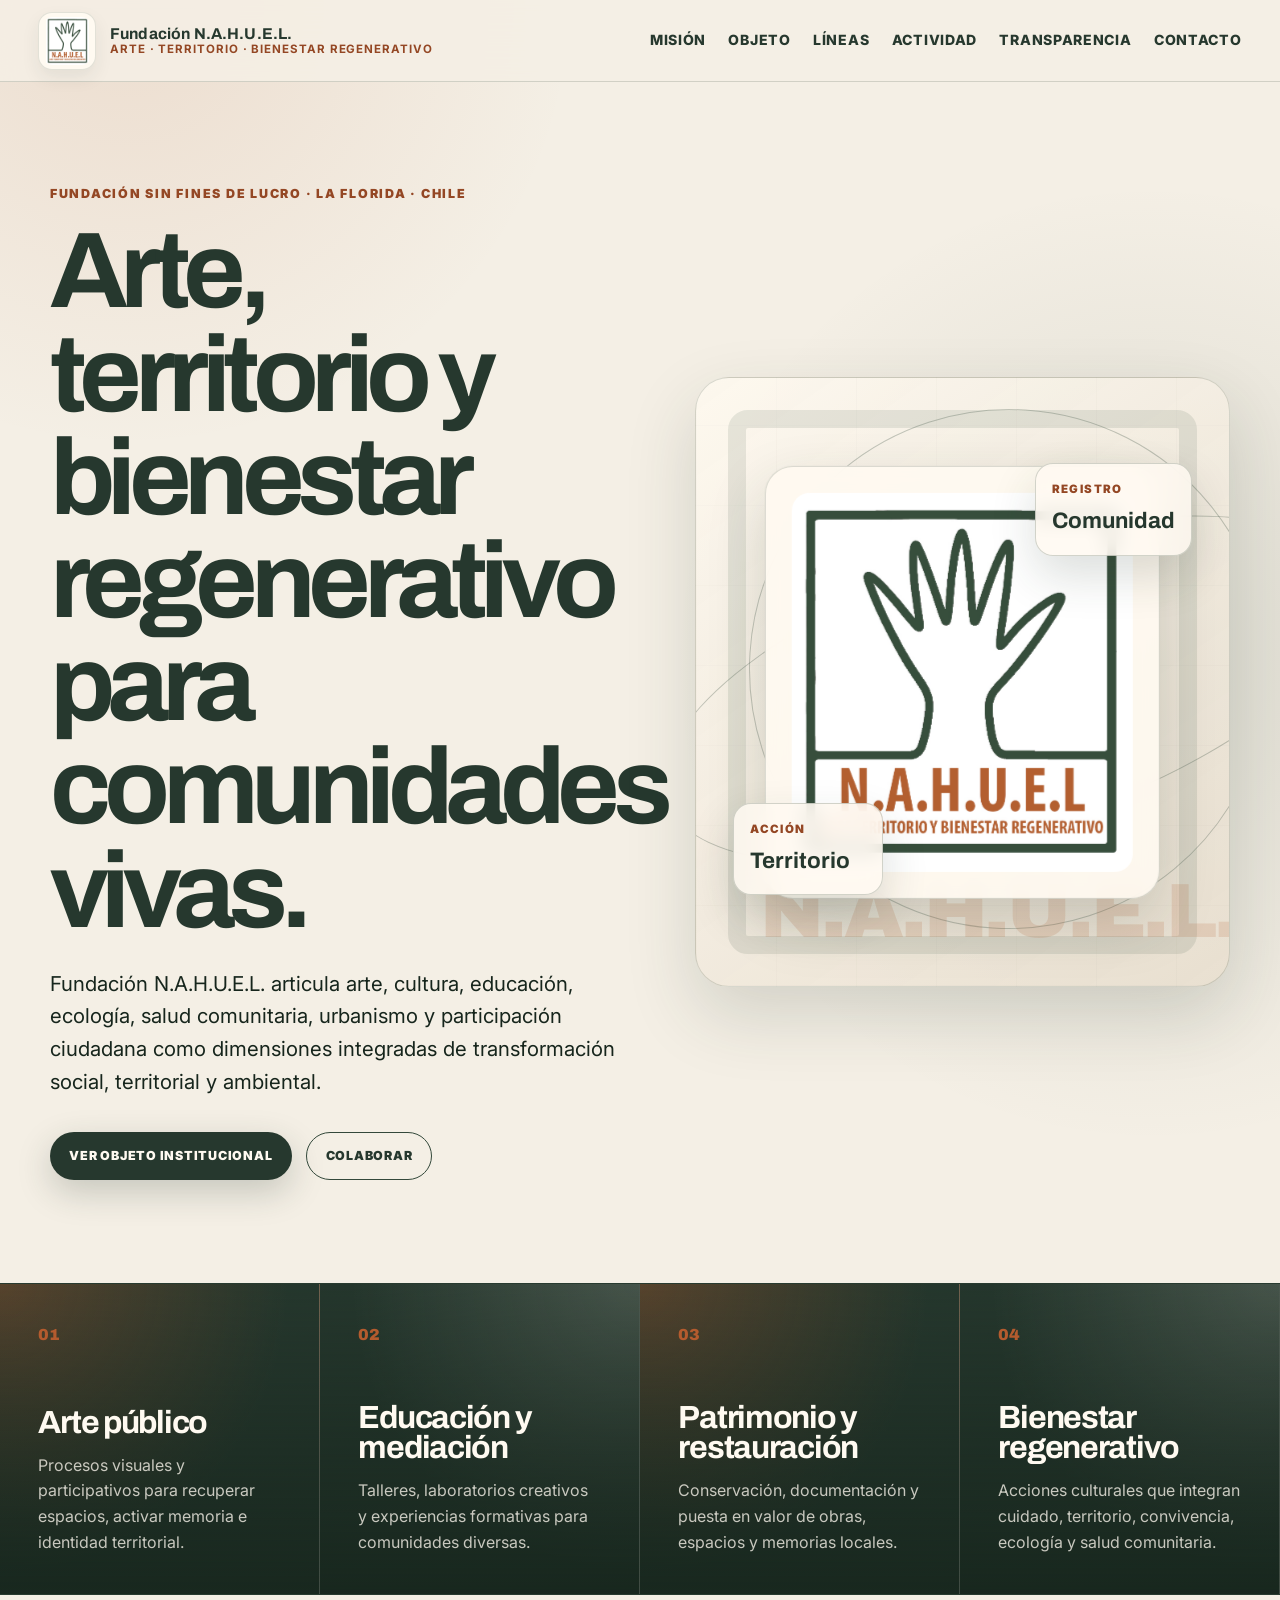
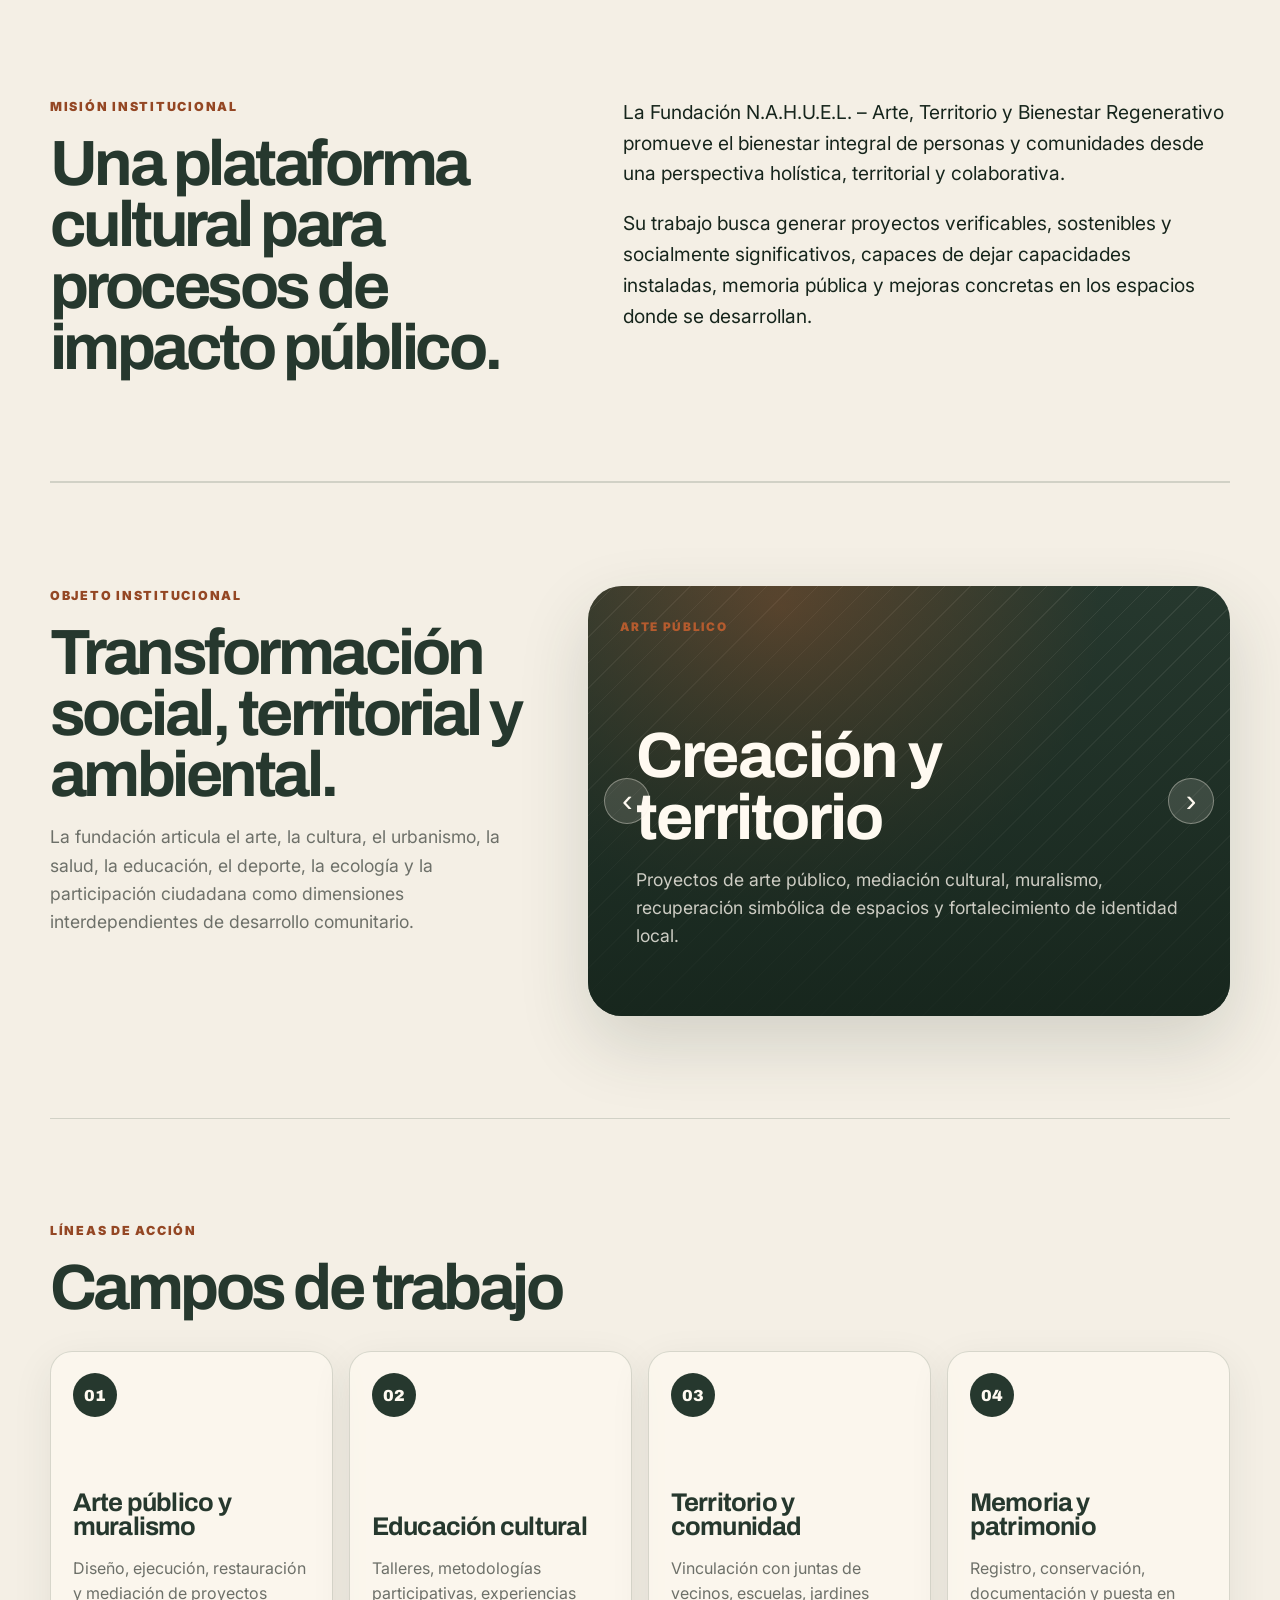
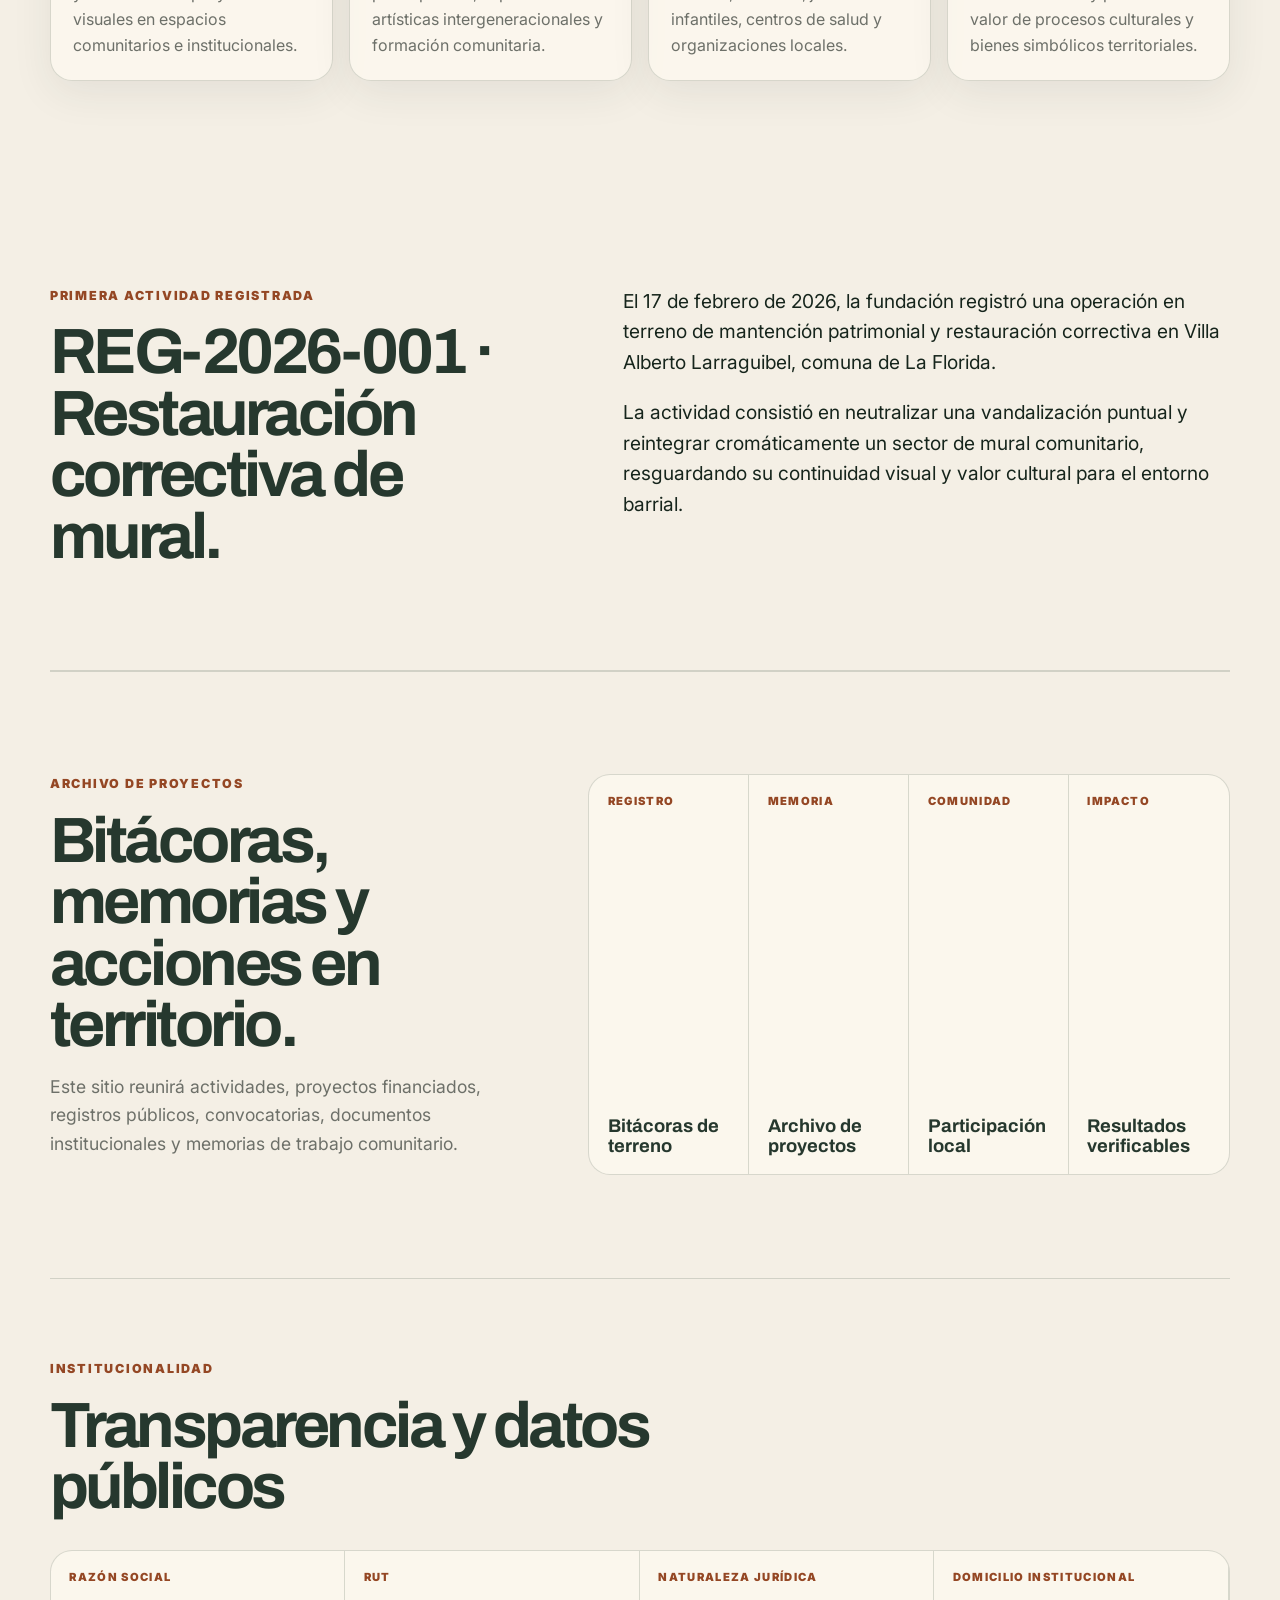
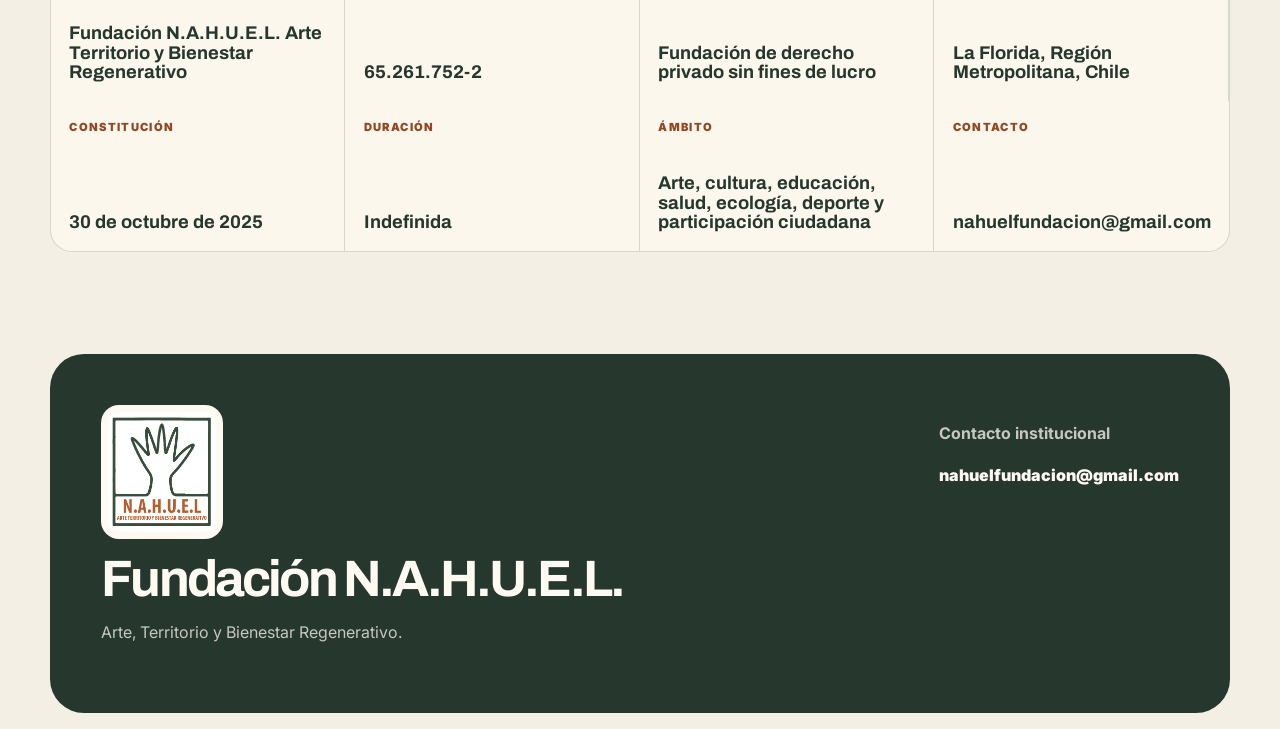
==== index.html @ 4b525ab8 "Añadir datos institucionales públicos sin directiva" ====
<!DOCTYPE html>
<html lang="es">
<head>
  <meta charset="UTF-8" />
  <meta name="viewport" content="width=device-width, initial-scale=1.0" />
  <title>Fundación N.A.H.U.E.L. | Arte, Territorio y Bienestar Regenerativo</title>
  <meta name="description" content="Sitio institucional de la Fundación N.A.H.U.E.L. – Arte, Territorio y Bienestar Regenerativo." />
  <meta name="theme-color" content="#f4efe5" />
  <link rel="preconnect" href="https://fonts.googleapis.com" />
  <link rel="preconnect" href="https://fonts.gstatic.com" crossorigin />
  <link href="https://fonts.googleapis.com/css2?family=Archivo:wght@400;500;700;800;900&family=Inter:wght@400;500;600;700&display=swap" rel="stylesheet" />
  <link rel="stylesheet" href="styles.css" />
</head>
<body>
  <a class="skip-link" href="#contenido">Saltar al contenido principal</a>

  <header class="site-header" aria-label="Encabezado principal">
    <a class="brand" href="#inicio" aria-label="Inicio Fundación N.A.H.U.E.L.">
      <img src="assets/img/logo nahuel - 001.jpg" alt="Logo Fundación N.A.H.U.E.L." class="brand-logo" />
      <span class="brand-text">
        <strong>Fundación N.A.H.U.E.L.</strong>
        <small>Arte · Territorio · Bienestar Regenerativo</small>
      </span>
    </a>

    <button class="menu-toggle" type="button" aria-label="Abrir menú" aria-expanded="false" aria-controls="main-nav">
      <span></span><span></span><span></span>
    </button>

    <nav id="main-nav" class="main-nav" aria-label="Navegación principal">
      <a href="#mision">Misión</a>
      <a href="#objeto">Objeto</a>
      <a href="#lineas">Líneas</a>
      <a href="#actividad">Actividad</a>
      <a href="#transparencia">Transparencia</a>
      <a href="#contacto">Contacto</a>
    </nav>
  </header>

  <main id="contenido">
    <section id="inicio" class="hero section-pad">
      <div class="hero-copy">
        <p class="eyebrow">Fundación sin fines de lucro · La Florida · Chile</p>
        <h1>Arte, territorio y bienestar regenerativo para comunidades vivas.</h1>
        <p class="lead">
          Fundación N.A.H.U.E.L. articula arte, cultura, educación, ecología, salud comunitaria, urbanismo y participación ciudadana como dimensiones integradas de transformación social, territorial y ambiental.
        </p>
        <div class="hero-actions">
          <a class="button button-primary" href="#objeto">Ver objeto institucional</a>
          <a class="button button-secondary" href="#contacto">Colaborar</a>
        </div>
      </div>

      <div class="hero-visual" aria-label="Panel visual institucional">
        <div class="mission-orbit orbit-one"></div>
        <div class="mission-orbit orbit-two"></div>
        <figure class="visual-logo-card">
          <img src="assets/img/logo nahuel - 001.jpg" alt="Logo Fundación N.A.H.U.E.L." />
        </figure>
        <div class="visual-card visual-card-small top-card">
          <small>Registro</small>
          <strong>Comunidad</strong>
        </div>
        <div class="visual-card visual-card-small bottom-card">
          <small>Acción</small>
          <strong>Territorio</strong>
        </div>
      </div>
    </section>

    <section class="story-rail" aria-label="Áreas destacadas">
      <article>
        <span>01</span>
        <h2>Arte público</h2>
        <p>Procesos visuales y participativos para recuperar espacios, activar memoria e identidad territorial.</p>
      </article>
      <article>
        <span>02</span>
        <h2>Educación y mediación</h2>
        <p>Talleres, laboratorios creativos y experiencias formativas para comunidades diversas.</p>
      </article>
      <article>
        <span>03</span>
        <h2>Patrimonio y restauración</h2>
        <p>Conservación, documentación y puesta en valor de obras, espacios y memorias locales.</p>
      </article>
      <article>
        <span>04</span>
        <h2>Bienestar regenerativo</h2>
        <p>Acciones culturales que integran cuidado, territorio, convivencia, ecología y salud comunitaria.</p>
      </article>
    </section>

    <section id="mision" class="section-pad split-section">
      <div class="section-kicker">
        <p class="eyebrow">Misión institucional</p>
        <h2>Una plataforma cultural para procesos de impacto público.</h2>
      </div>
      <div class="rich-text">
        <p>
          La Fundación N.A.H.U.E.L. – Arte, Territorio y Bienestar Regenerativo promueve el bienestar integral de personas y comunidades desde una perspectiva holística, territorial y colaborativa.
        </p>
        <p>
          Su trabajo busca generar proyectos verificables, sostenibles y socialmente significativos, capaces de dejar capacidades instaladas, memoria pública y mejoras concretas en los espacios donde se desarrollan.
        </p>
      </div>
    </section>

    <section id="objeto" class="section-pad feature-section">
      <div>
        <p class="eyebrow">Objeto institucional</p>
        <h2>Transformación social, territorial y ambiental.</h2>
        <p>
          La fundación articula el arte, la cultura, el urbanismo, la salud, la educación, el deporte, la ecología y la participación ciudadana como dimensiones interdependientes de desarrollo comunitario.
        </p>
      </div>
      <div class="mission-slider" aria-label="Objeto y campos estatutarios destacados">
        <button class="slider-control prev" type="button" aria-label="Ver anterior">‹</button>
        <div class="slides">
          <article class="slide active">
            <span>Arte público</span>
            <h3>Creación y territorio</h3>
            <p>Proyectos de arte público, mediación cultural, muralismo, recuperación simbólica de espacios y fortalecimiento de identidad local.</p>
          </article>
          <article class="slide">
            <span>Regeneración</span>
            <h3>Cuidado comunitario</h3>
            <p>Acciones de urbanismo regenerativo, salud comunitaria, educación integral, ecología aplicada y tecnologías sociales.</p>
          </article>
          <article class="slide">
            <span>Patrimonio</span>
            <h3>Memoria y conservación</h3>
            <p>Restauración patrimonial, documentación, archivo de procesos y puesta en valor de memorias comunitarias.</p>
          </article>
        </div>
        <button class="slider-control next" type="button" aria-label="Ver siguiente">›</button>
      </div>
    </section>

    <section id="lineas" class="section-pad">
      <div class="section-heading">
        <p class="eyebrow">Líneas de acción</p>
        <h2>Campos de trabajo</h2>
      </div>
      <div class="card-grid">
        <article class="program-card">
          <span class="card-number">01</span>
          <h3>Arte público y muralismo</h3>
          <p>Diseño, ejecución, restauración y mediación de proyectos visuales en espacios comunitarios e institucionales.</p>
        </article>
        <article class="program-card">
          <span class="card-number">02</span>
          <h3>Educación cultural</h3>
          <p>Talleres, metodologías participativas, experiencias artísticas intergeneracionales y formación comunitaria.</p>
        </article>
        <article class="program-card">
          <span class="card-number">03</span>
          <h3>Territorio y comunidad</h3>
          <p>Vinculación con juntas de vecinos, escuelas, jardines infantiles, centros de salud y organizaciones locales.</p>
        </article>
        <article class="program-card">
          <span class="card-number">04</span>
          <h3>Memoria y patrimonio</h3>
          <p>Registro, conservación, documentación y puesta en valor de procesos culturales y bienes simbólicos territoriales.</p>
        </article>
      </div>
    </section>

    <section id="actividad" class="section-pad split-section">
      <div class="section-kicker">
        <p class="eyebrow">Primera actividad registrada</p>
        <h2>REG-2026-001 · Restauración correctiva de mural.</h2>
      </div>
      <div class="rich-text">
        <p>
          El 17 de febrero de 2026, la fundación registró una operación en terreno de mantención patrimonial y restauración correctiva en Villa Alberto Larraguibel, comuna de La Florida.
        </p>
        <p>
          La actividad consistió en neutralizar una vandalización puntual y reintegrar cromáticamente un sector de mural comunitario, resguardando su continuidad visual y valor cultural para el entorno barrial.
        </p>
      </div>
    </section>

    <section id="proyectos" class="section-pad feature-section">
      <div>
        <p class="eyebrow">Archivo de proyectos</p>
        <h2>Bitácoras, memorias y acciones en territorio.</h2>
        <p>
          Este sitio reunirá actividades, proyectos financiados, registros públicos, convocatorias, documentos institucionales y memorias de trabajo comunitario.
        </p>
      </div>
      <div class="data-grid">
        <div><span>Registro</span><strong>Bitácoras de terreno</strong></div>
        <div><span>Memoria</span><strong>Archivo de proyectos</strong></div>
        <div><span>Comunidad</span><strong>Participación local</strong></div>
        <div><span>Impacto</span><strong>Resultados verificables</strong></div>
      </div>
    </section>

    <section id="transparencia" class="section-pad transparency-section">
      <div class="section-heading">
        <p class="eyebrow">Institucionalidad</p>
        <h2>Transparencia y datos públicos</h2>
      </div>
      <div class="data-grid">
        <div><span>Razón social</span><strong>Fundación N.A.H.U.E.L. Arte Territorio y Bienestar Regenerativo</strong></div>
        <div><span>RUT</span><strong>65.261.752-2</strong></div>
        <div><span>Naturaleza jurídica</span><strong>Fundación de derecho privado sin fines de lucro</strong></div>
        <div><span>Domicilio institucional</span><strong>La Florida, Región Metropolitana, Chile</strong></div>
        <div><span>Constitución</span><strong>30 de octubre de 2025</strong></div>
        <div><span>Duración</span><strong>Indefinida</strong></div>
        <div><span>Ámbito</span><strong>Arte, cultura, educación, salud, ecología, deporte y participación ciudadana</strong></div>
        <div><span>Contacto</span><strong>nahuelfundacion@gmail.com</strong></div>
      </div>
    </section>
  </main>

  <footer id="contacto" class="site-footer">
    <div>
      <img src="assets/img/logo nahuel - 001.jpg" alt="Logo Fundación N.A.H.U.E.L." class="footer-logo" />
      <h2>Fundación N.A.H.U.E.L.</h2>
      <p>Arte, Territorio y Bienestar Regenerativo.</p>
    </div>
    <div class="footer-contact">
      <p><strong>Contacto institucional</strong></p>
      <a href="mailto:nahuelfundacion@gmail.com">nahuelfundacion@gmail.com</a>
    </div>
  </footer>

  <script src="script.js"></script>
</body>
</html>
---- styles.css ----
:root {
  --bone: #f4efe5;
  --bone-light: #fffaf1;
  --bone-deep: #e7dccb;
  --green: #33483a;
  --green-deep: #26382e;
  --green-ink: #16251c;
  --copper: #b45b2e;
  --copper-deep: #944724;
  --ink: #1d211d;
  --muted: #6d7069;
  --line: rgba(51, 72, 58, 0.18);
  --shadow: 0 28px 70px rgba(38, 56, 46, 0.16);
  --radius-lg: 34px;
  --radius-md: 22px;
  --max: 1180px;
}

* { box-sizing: border-box; }

html { scroll-behavior: smooth; }

body {
  margin: 0;
  font-family: Inter, system-ui, -apple-system, BlinkMacSystemFont, "Segoe UI", sans-serif;
  background:
    radial-gradient(circle at 10% 0%, rgba(180, 91, 46, 0.12), transparent 28rem),
    radial-gradient(circle at 90% 12%, rgba(51, 72, 58, 0.12), transparent 30rem),
    var(--bone);
  color: var(--ink);
  line-height: 1.6;
}

a { color: inherit; text-decoration: none; }

img { max-width: 100%; display: block; }

.skip-link {
  position: absolute;
  top: -100px;
  left: 1rem;
  background: var(--green-deep);
  color: var(--bone-light);
  padding: 0.65rem 1rem;
  border-radius: 999px;
  z-index: 99;
}

.skip-link:focus { top: 1rem; }

.site-header {
  position: sticky;
  top: 0;
  z-index: 50;
  display: flex;
  align-items: center;
  justify-content: space-between;
  gap: 1.5rem;
  padding: 0.72rem clamp(1rem, 3vw, 2.5rem);
  background: rgba(244, 239, 229, 0.9);
  border-bottom: 1px solid var(--line);
  backdrop-filter: blur(18px);
}

.brand {
  display: flex;
  align-items: center;
  gap: 0.85rem;
  min-width: 260px;
}

.brand-logo {
  width: 58px;
  height: 58px;
  object-fit: contain;
  background: var(--bone-light);
  border: 1px solid rgba(51, 72, 58, 0.14);
  border-radius: 14px;
  padding: 4px;
  box-shadow: 0 8px 18px rgba(38, 56, 46, 0.08);
}

.brand-text {
  display: flex;
  flex-direction: column;
  line-height: 1.12;
}

.brand-text strong {
  font-family: Archivo, Inter, sans-serif;
  font-size: 0.98rem;
  letter-spacing: 0.01em;
  color: var(--green-deep);
}

.brand-text small {
  font-size: 0.72rem;
  color: var(--copper-deep);
  font-weight: 700;
  text-transform: uppercase;
  letter-spacing: 0.08em;
}

.main-nav {
  display: flex;
  align-items: center;
  gap: clamp(0.7rem, 1.8vw, 1.4rem);
  font-size: 0.88rem;
  font-weight: 800;
  letter-spacing: 0.05em;
  text-transform: uppercase;
  color: var(--green-deep);
}

.main-nav a {
  position: relative;
  padding: 0.35rem 0;
}

.main-nav a::after {
  content: "";
  position: absolute;
  left: 0;
  bottom: 0;
  width: 0;
  height: 2px;
  background: var(--copper);
  transition: width 180ms ease;
}

.main-nav a:hover::after { width: 100%; }

.menu-toggle {
  display: none;
  border: 1px solid var(--line);
  background: var(--bone-light);
  border-radius: 14px;
  width: 46px;
  height: 42px;
  padding: 0.55rem;
}

.menu-toggle span {
  display: block;
  height: 2px;
  margin: 5px 0;
  background: var(--green-deep);
}

.section-pad {
  width: min(var(--max), calc(100% - 2rem));
  margin-inline: auto;
  padding: clamp(4rem, 8vw, 7.5rem) 0;
}

.hero {
  min-height: calc(100vh - 74px);
  display: grid;
  grid-template-columns: minmax(0, 1.03fr) minmax(320px, 0.97fr);
  align-items: center;
  gap: clamp(2rem, 6vw, 5rem);
}

.eyebrow {
  margin: 0 0 1rem;
  color: var(--copper-deep);
  font-weight: 900;
  text-transform: uppercase;
  letter-spacing: 0.14em;
  font-size: 0.78rem;
}

h1, h2, h3 {
  font-family: Archivo, Inter, sans-serif;
  margin: 0;
  line-height: 0.96;
  color: var(--green-deep);
}

h1 {
  font-size: clamp(3.1rem, 8.4vw, 7.8rem);
  letter-spacing: -0.07em;
  max-width: 900px;
}

h2 {
  font-size: clamp(2.2rem, 5vw, 5rem);
  letter-spacing: -0.055em;
}

h3 {
  font-size: clamp(1.25rem, 2vw, 1.7rem);
  letter-spacing: -0.03em;
}

.lead {
  max-width: 720px;
  margin: 1.55rem 0 0;
  font-size: clamp(1.05rem, 1.6vw, 1.35rem);
  color: var(--green-ink);
}

.hero-actions {
  display: flex;
  flex-wrap: wrap;
  gap: 0.9rem;
  margin-top: 2.1rem;
}

.button {
  display: inline-flex;
  align-items: center;
  justify-content: center;
  min-height: 48px;
  padding: 0.8rem 1.15rem;
  border-radius: 999px;
  border: 1px solid transparent;
  font-weight: 900;
  text-transform: uppercase;
  letter-spacing: 0.06em;
  font-size: 0.78rem;
}

.button-primary {
  background: var(--green-deep);
  color: var(--bone-light);
  box-shadow: 0 12px 34px rgba(38, 56, 46, 0.22);
}

.button-secondary {
  background: transparent;
  color: var(--green-deep);
  border-color: var(--green);
}

.hero-visual {
  position: relative;
  min-height: 610px;
  border: 1px solid var(--line);
  border-radius: var(--radius-lg);
  overflow: hidden;
  background:
    linear-gradient(145deg, rgba(255, 250, 241, 0.78), rgba(231, 220, 203, 0.72)),
    repeating-linear-gradient(90deg, rgba(51, 72, 58, 0.08) 0 1px, transparent 1px 80px),
    repeating-linear-gradient(0deg, rgba(51, 72, 58, 0.07) 0 1px, transparent 1px 80px);
  box-shadow: var(--shadow);
}

.hero-visual::before {
  content: "";
  position: absolute;
  inset: 2rem;
  border: 18px solid rgba(51, 72, 58, 0.9);
  border-radius: 20px;
  opacity: 0.12;
}

.hero-visual::after {
  content: "N.A.H.U.E.L.";
  position: absolute;
  right: -0.5rem;
  bottom: 0.8rem;
  font-family: Archivo, Inter, sans-serif;
  font-weight: 900;
  font-size: clamp(3rem, 6vw, 5.6rem);
  letter-spacing: -0.04em;
  color: rgba(180, 91, 46, 0.16);
}

.mission-orbit {
  position: absolute;
  border: 1px solid rgba(51, 72, 58, 0.28);
  border-radius: 50%;
  transform: rotate(-18deg);
}

.orbit-one {
  width: 520px;
  height: 520px;
  left: 10%;
  top: 5%;
}

.orbit-two {
  width: 720px;
  height: 280px;
  left: -9%;
  top: 28%;
}

.visual-logo-card {
  position: absolute;
  left: 50%;
  top: 50%;
  width: min(74%, 420px);
  margin: 0;
  transform: translate(-50%, -50%);
  padding: clamp(1rem, 2vw, 1.6rem);
  border-radius: 28px;
  border: 1px solid rgba(51, 72, 58, 0.2);
  background: rgba(255, 250, 241, 0.9);
  box-shadow: 0 24px 58px rgba(38, 56, 46, 0.18);
  backdrop-filter: blur(10px);
  z-index: 2;
}

.visual-logo-card img {
  width: 100%;
  height: auto;
  object-fit: contain;
  border-radius: 18px;
}

.visual-card {
  position: absolute;
  border: 1px solid rgba(51, 72, 58, 0.22);
  background: rgba(255, 250, 241, 0.86);
  box-shadow: 0 20px 46px rgba(38, 56, 46, 0.16);
  backdrop-filter: blur(10px);
  z-index: 3;
}

.visual-card-small small {
  display: block;
  color: var(--copper-deep);
  font-weight: 900;
  text-transform: uppercase;
  letter-spacing: 0.12em;
  font-size: 0.72rem;
}

.visual-card-small {
  min-width: 150px;
  padding: 1rem;
  border-radius: 18px;
}

.visual-card-small strong {
  display: block;
  color: var(--green-deep);
  font-family: Archivo, Inter, sans-serif;
  font-size: 1.4rem;
  margin-top: 0.25rem;
}

.top-card { right: 7%; top: 14%; }
.bottom-card { left: 7%; bottom: 15%; }

.story-rail {
  width: min(100%, 1480px);
  margin: 0 auto;
  display: grid;
  grid-template-columns: repeat(4, 1fr);
  border-block: 1px solid var(--line);
  background: var(--green-deep);
  color: var(--bone-light);
}

.story-rail article {
  min-height: 310px;
  padding: clamp(1.4rem, 3vw, 2.4rem);
  display: flex;
  flex-direction: column;
  justify-content: flex-end;
  border-right: 1px solid rgba(244, 239, 229, 0.18);
  background:
    linear-gradient(180deg, rgba(22, 37, 28, 0.08), rgba(22, 37, 28, 0.86)),
    radial-gradient(circle at 0% 0%, rgba(180, 91, 46, 0.38), transparent 18rem);
}

.story-rail article:nth-child(even) {
  background:
    linear-gradient(180deg, rgba(22, 37, 28, 0.10), rgba(22, 37, 28, 0.88)),
    radial-gradient(circle at 100% 0%, rgba(244, 239, 229, 0.18), transparent 18rem);
}

.story-rail span {
  color: var(--copper);
  font-family: Archivo, Inter, sans-serif;
  font-weight: 900;
  margin-bottom: auto;
}

.story-rail h2 {
  color: var(--bone-light);
  font-size: clamp(1.5rem, 2.5vw, 2.35rem);
  letter-spacing: -0.04em;
}

.story-rail p {
  margin: 0.9rem 0 0;
  color: rgba(255, 250, 241, 0.76);
}

.split-section {
  display: grid;
  grid-template-columns: 0.9fr 1.1fr;
  gap: clamp(2rem, 6vw, 5rem);
  border-bottom: 1px solid var(--line);
}

.rich-text {
  font-size: clamp(1.05rem, 1.5vw, 1.28rem);
  color: var(--green-ink);
}

.rich-text p:first-child { margin-top: 0; }

.section-heading {
  max-width: 820px;
  margin-bottom: 2rem;
}

.card-grid {
  display: grid;
  grid-template-columns: repeat(4, 1fr);
  gap: 1rem;
}

.program-card {
  min-height: 330px;
  padding: 1.35rem;
  border: 1px solid var(--line);
  border-radius: var(--radius-md);
  background: rgba(255, 250, 241, 0.64);
  box-shadow: 0 12px 40px rgba(38, 56, 46, 0.08);
  display: flex;
  flex-direction: column;
}

.card-number {
  width: 44px;
  height: 44px;
  border-radius: 50%;
  display: grid;
  place-items: center;
  background: var(--green-deep);
  color: var(--bone-light);
  font-family: Archivo, Inter, sans-serif;
  font-weight: 900;
  margin-bottom: auto;
}

.program-card h3 { margin-top: 4rem; }
.program-card p { color: var(--muted); margin-bottom: 0; }

.feature-section {
  display: grid;
  grid-template-columns: 0.85fr 1.15fr;
  gap: clamp(2rem, 5vw, 4rem);
  align-items: stretch;
  border-top: 1px solid var(--line);
  border-bottom: 1px solid var(--line);
}

.feature-section > div:first-child p:last-child {
  font-size: 1.1rem;
  color: var(--muted);
}

.mission-slider {
  position: relative;
  min-height: 430px;
  border-radius: var(--radius-lg);
  overflow: hidden;
  background: var(--green-deep);
  color: var(--bone-light);
  box-shadow: var(--shadow);
}

.slides, .slide { height: 100%; }

.slide {
  display: none;
  min-height: 430px;
  padding: clamp(1.5rem, 4vw, 3rem);
  flex-direction: column;
  justify-content: flex-end;
  background:
    linear-gradient(180deg, rgba(38, 56, 46, 0.18), rgba(22, 37, 28, 0.92)),
    radial-gradient(circle at 30% 5%, rgba(180, 91, 46, 0.45), transparent 20rem),
    repeating-linear-gradient(135deg, rgba(244, 239, 229, 0.10) 0 1px, transparent 1px 18px);
}

.slide.active { display: flex; }

.slide span {
  position: absolute;
  top: 2rem;
  left: 2rem;
  color: var(--copper);
  font-weight: 900;
  text-transform: uppercase;
  letter-spacing: 0.14em;
  font-size: 0.74rem;
}

.slide h3 {
  color: var(--bone-light);
  font-size: clamp(2.4rem, 5vw, 5rem);
  max-width: 620px;
}

.slide p {
  max-width: 560px;
  color: rgba(255, 250, 241, 0.78);
  font-size: 1.1rem;
}

.slider-control {
  position: absolute;
  top: 50%;
  z-index: 4;
  transform: translateY(-50%);
  width: 46px;
  height: 46px;
  border-radius: 50%;
  border: 1px solid rgba(244, 239, 229, 0.38);
  background: rgba(244, 239, 229, 0.14);
  color: var(--bone-light);
  font-size: 2rem;
  cursor: pointer;
}

.prev { left: 1rem; }
.next { right: 1rem; }

.transparency-section { padding-top: 5rem; }

.data-grid {
  display: grid;
  grid-template-columns: repeat(4, 1fr);
  border: 1px solid var(--line);
  border-radius: var(--radius-md);
  overflow: hidden;
  background: rgba(255, 250, 241, 0.66);
}

.data-grid div {
  min-height: 150px;
  padding: 1.15rem;
  border-right: 1px solid var(--line);
  display: flex;
  flex-direction: column;
  justify-content: space-between;
}

.data-grid div:last-child { border-right: 0; }

.data-grid span {
  color: var(--copper-deep);
  font-weight: 900;
  text-transform: uppercase;
  letter-spacing: 0.12em;
  font-size: 0.7rem;
}

.data-grid strong {
  color: var(--green-deep);
  font-family: Archivo, Inter, sans-serif;
  font-size: 1.15rem;
  line-height: 1.05;
}

.site-footer {
  width: min(var(--max), calc(100% - 2rem));
  margin: 0 auto 1rem;
  padding: clamp(2rem, 5vw, 3.2rem);
  border-radius: var(--radius-lg);
  background: var(--green-deep);
  color: var(--bone-light);
  display: flex;
  justify-content: space-between;
  gap: 2rem;
}

.footer-logo {
  width: 122px;
  height: auto;
  object-fit: contain;
  background: var(--bone-light);
  border-radius: 18px;
  padding: 0.45rem;
  margin-bottom: 1rem;
}

.site-footer h2 {
  color: var(--bone-light);
  font-size: clamp(2rem, 4vw, 3.6rem);
}

.site-footer p { color: rgba(255, 250, 241, 0.74); }
.site-footer a { color: var(--bone-light); font-weight: 900; }

@media (max-width: 980px) {
  .menu-toggle { display: block; }
  .main-nav {
    position: absolute;
    top: 100%;
    left: 1rem;
    right: 1rem;
    display: none;
    flex-direction: column;
    align-items: stretch;
    padding: 1rem;
    border: 1px solid var(--line);
    border-radius: 20px;
    background: var(--bone-light);
    box-shadow: var(--shadow);
  }
  .main-nav.open { display: flex; }
  .hero, .split-section, .feature-section { grid-template-columns: 1fr; }
  .hero { min-height: auto; }
  .hero-visual { min-height: 520px; }
  .story-rail, .card-grid, .data-grid { grid-template-columns: repeat(2, 1fr); }
}

@media (max-width: 640px) {
  .brand { min-width: auto; }
  .brand-text small { display: none; }
  .brand-logo { width: 48px; height: 48px; }
  .hero-visual { min-height: 430px; }
  .visual-logo-card { width: min(82%, 330px); }
  .story-rail, .card-grid, .data-grid { grid-template-columns: 1fr; }
  .story-rail article { min-height: 250px; }
  .program-card { min-height: 260px; }
  .site-footer { flex-direction: column; }
  .data-grid div { border-right: 0; border-bottom: 1px solid var(--line); }
  .data-grid div:last-child { border-bottom: 0; }
}
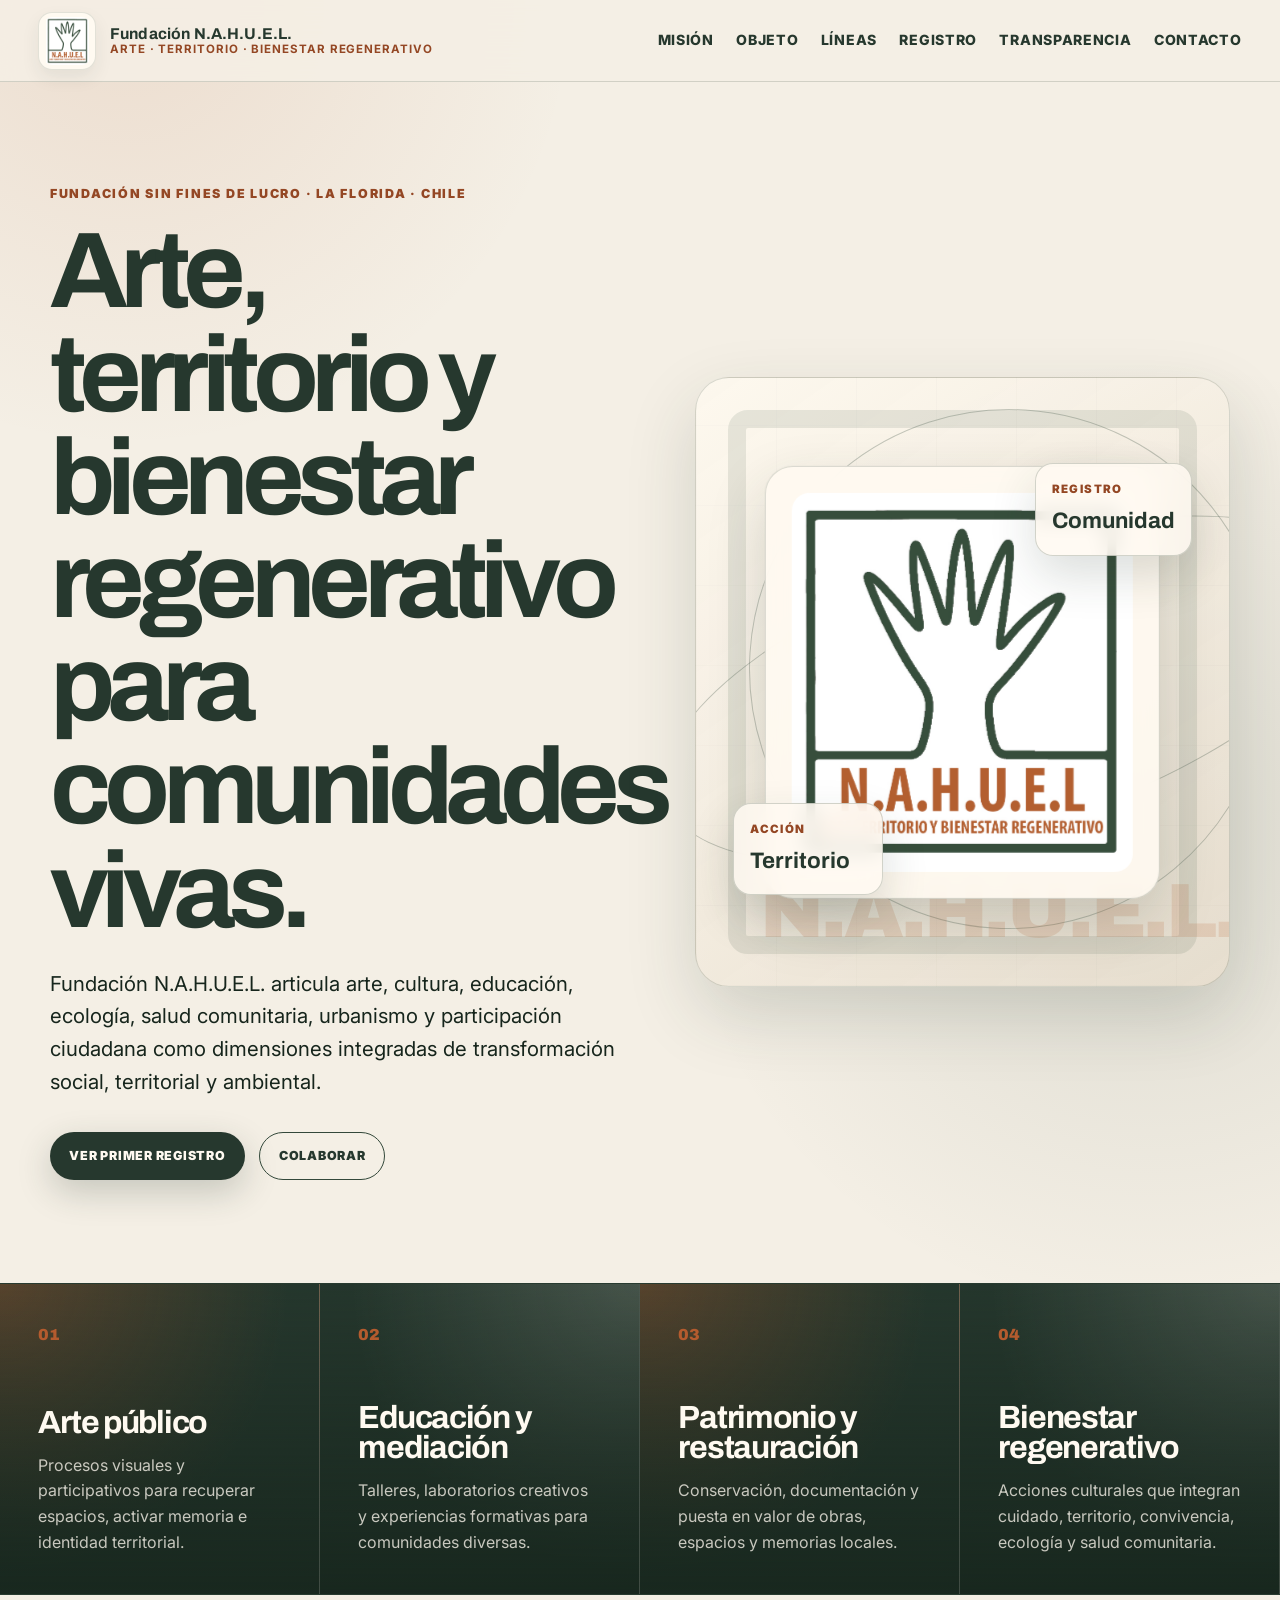
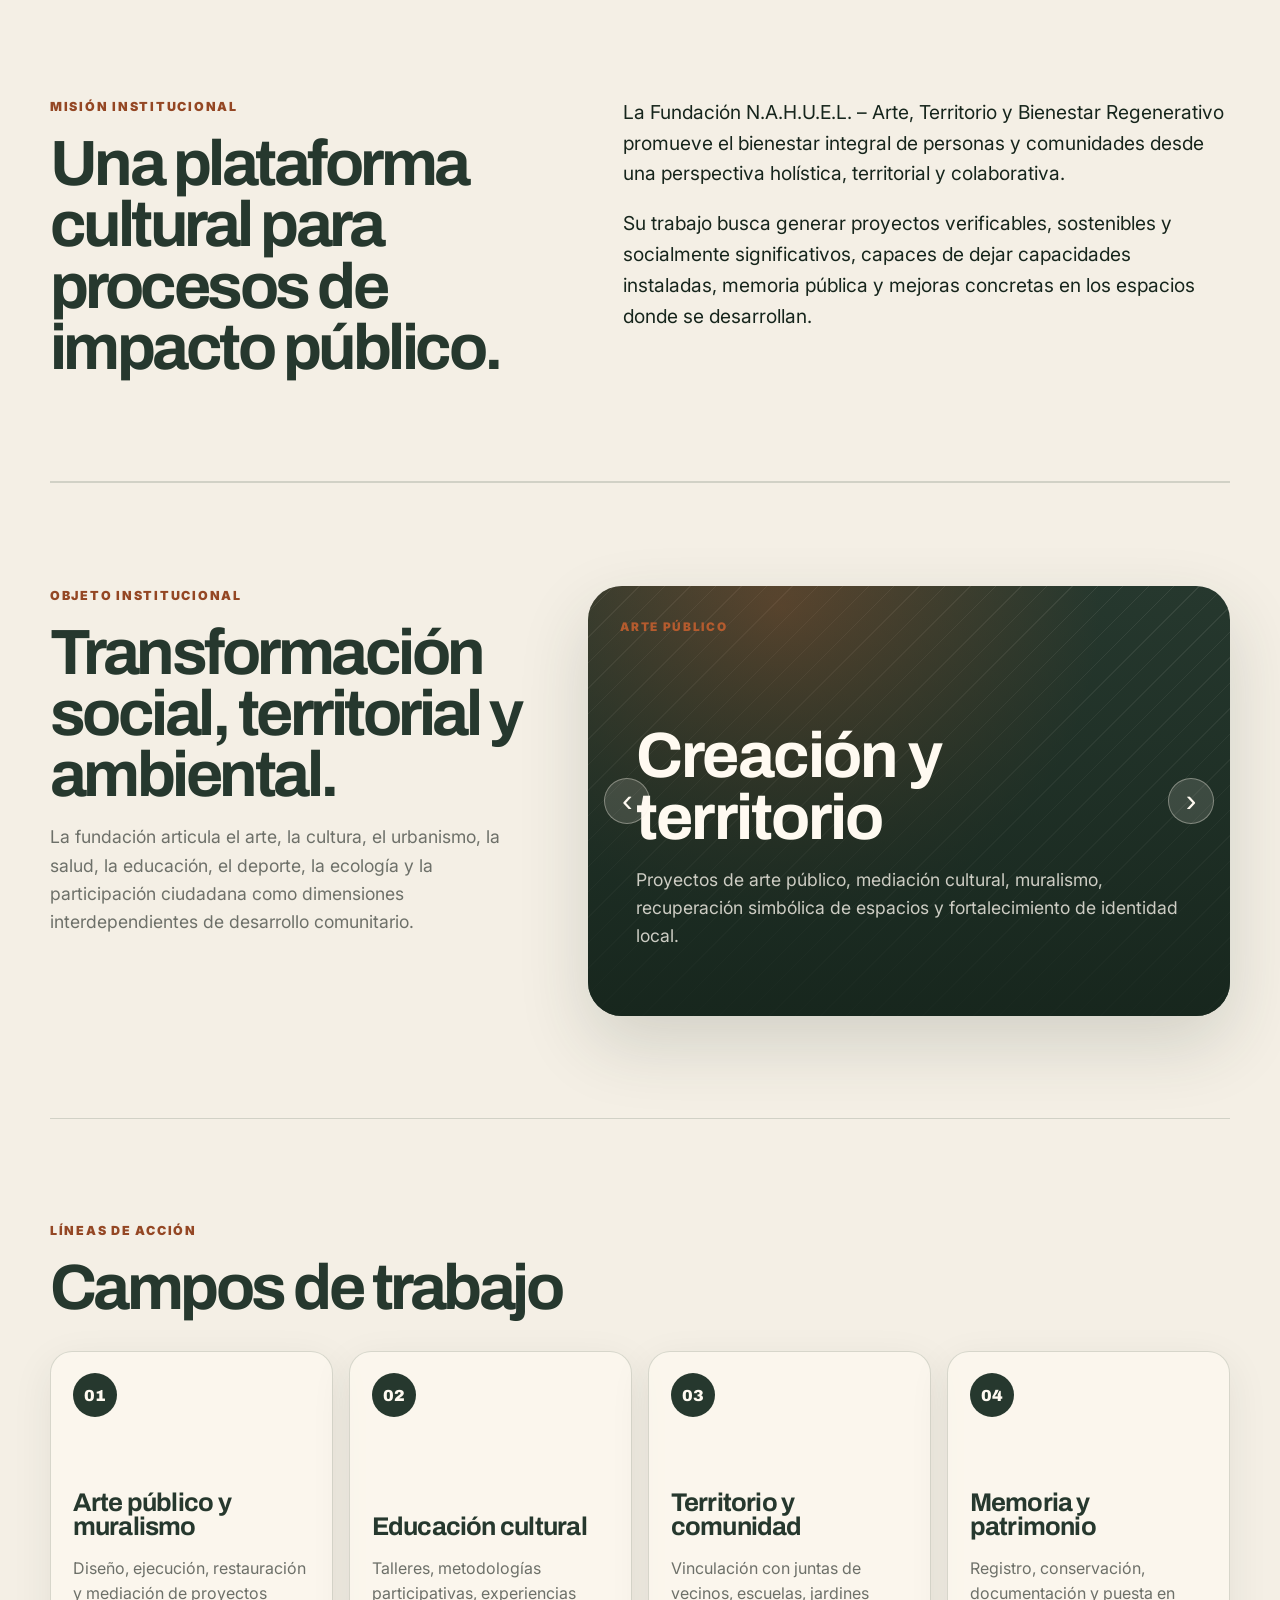
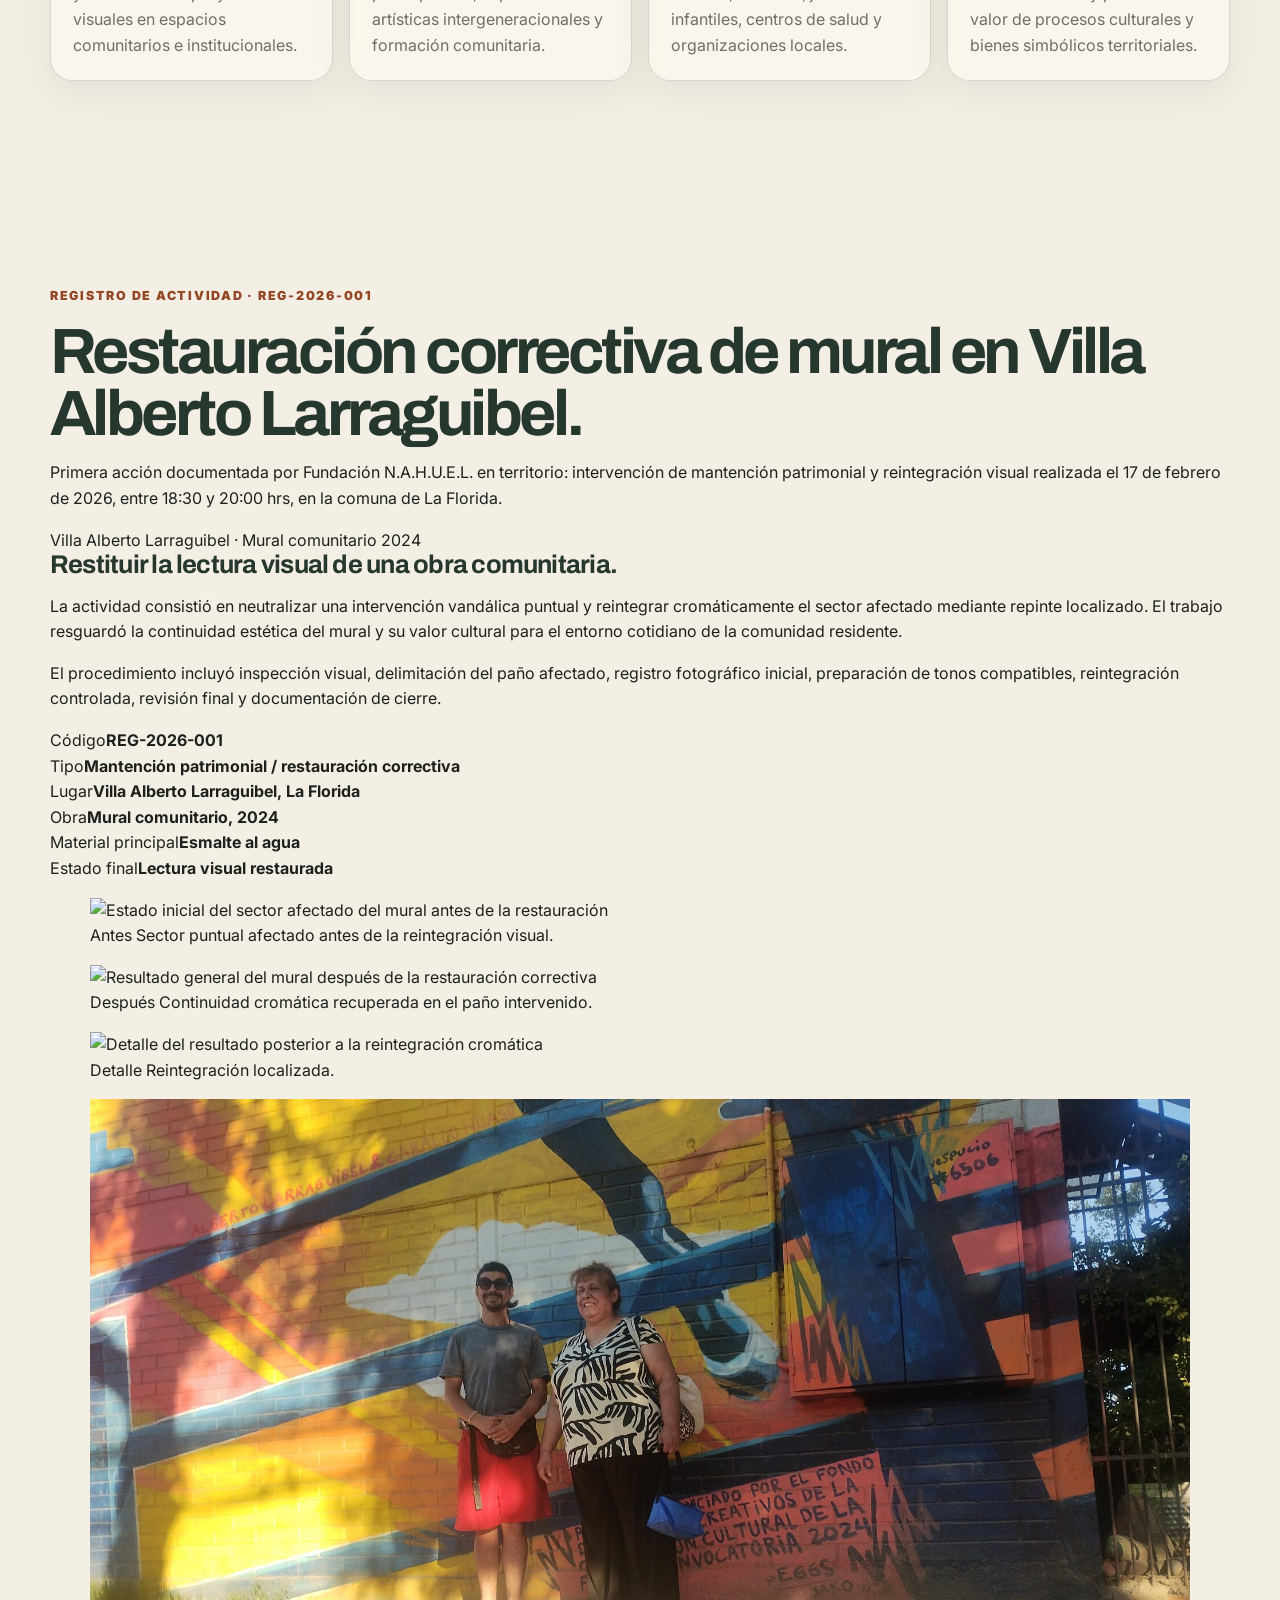
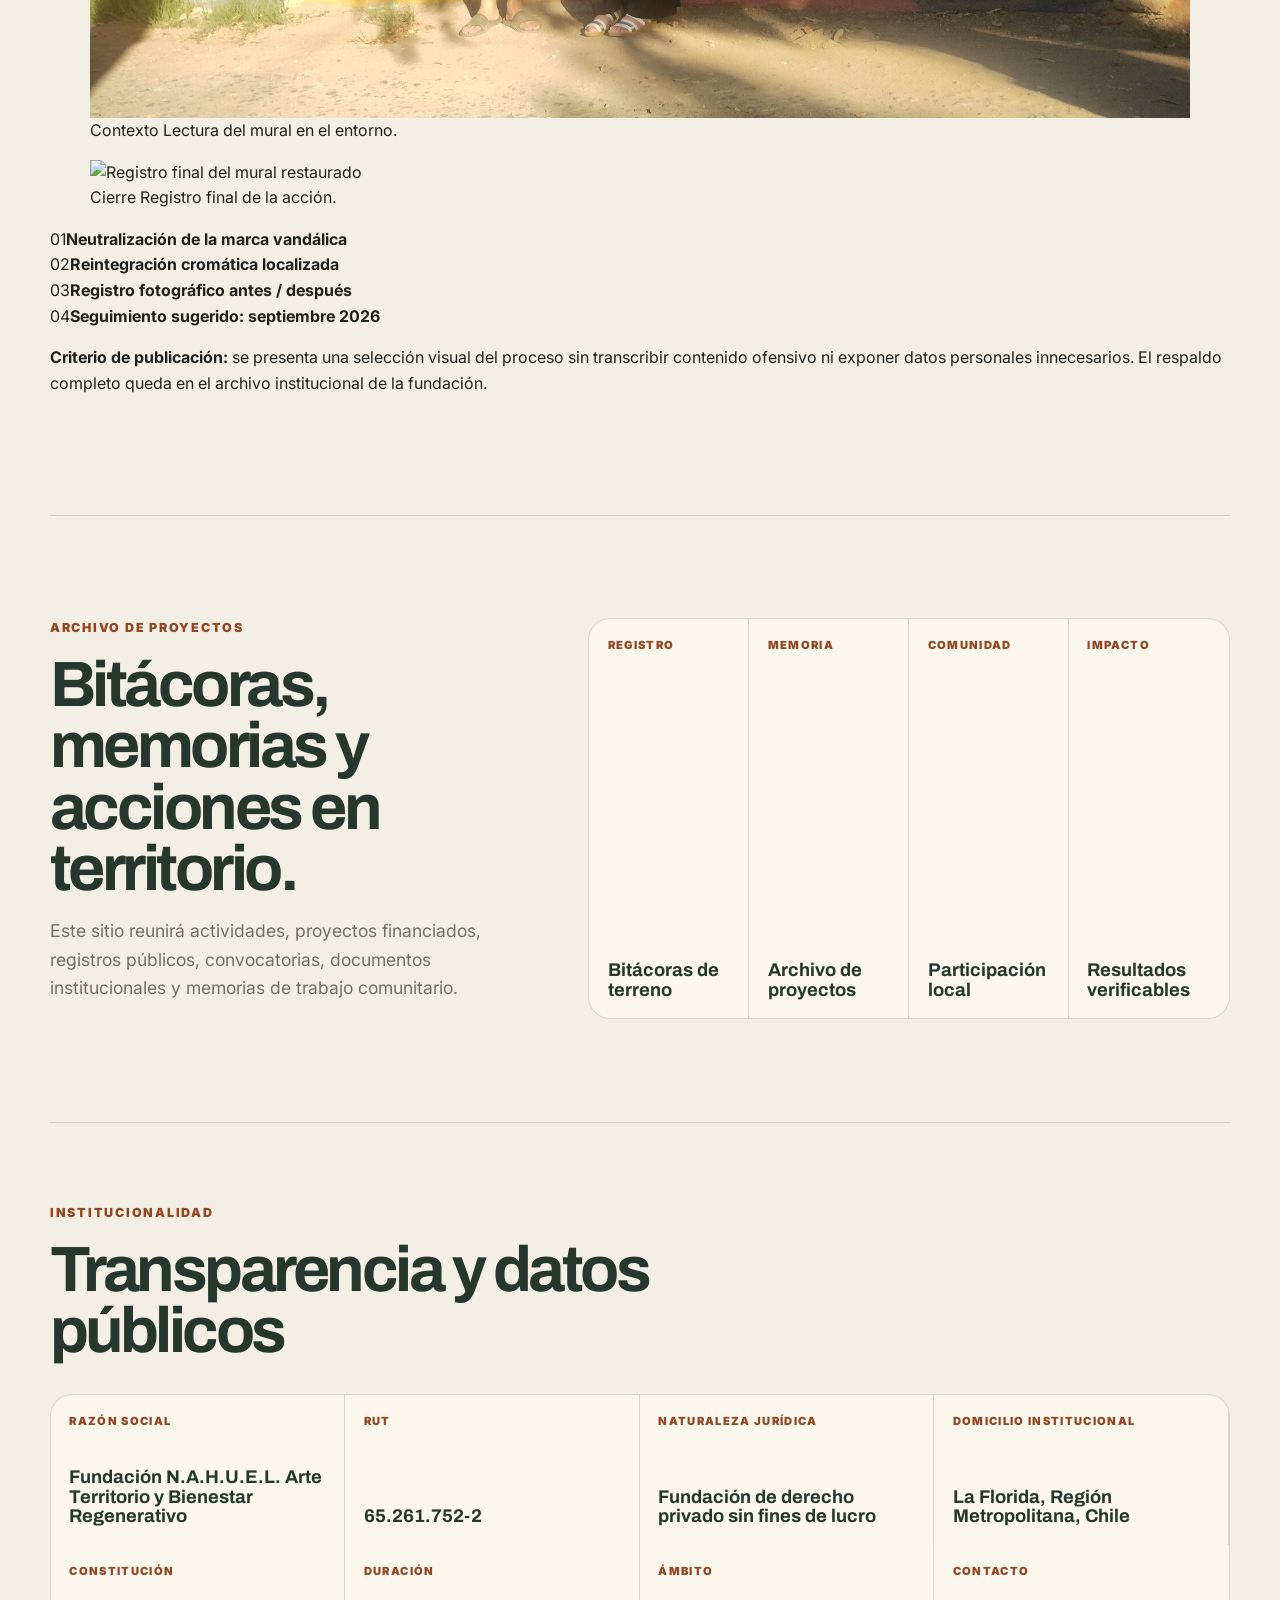
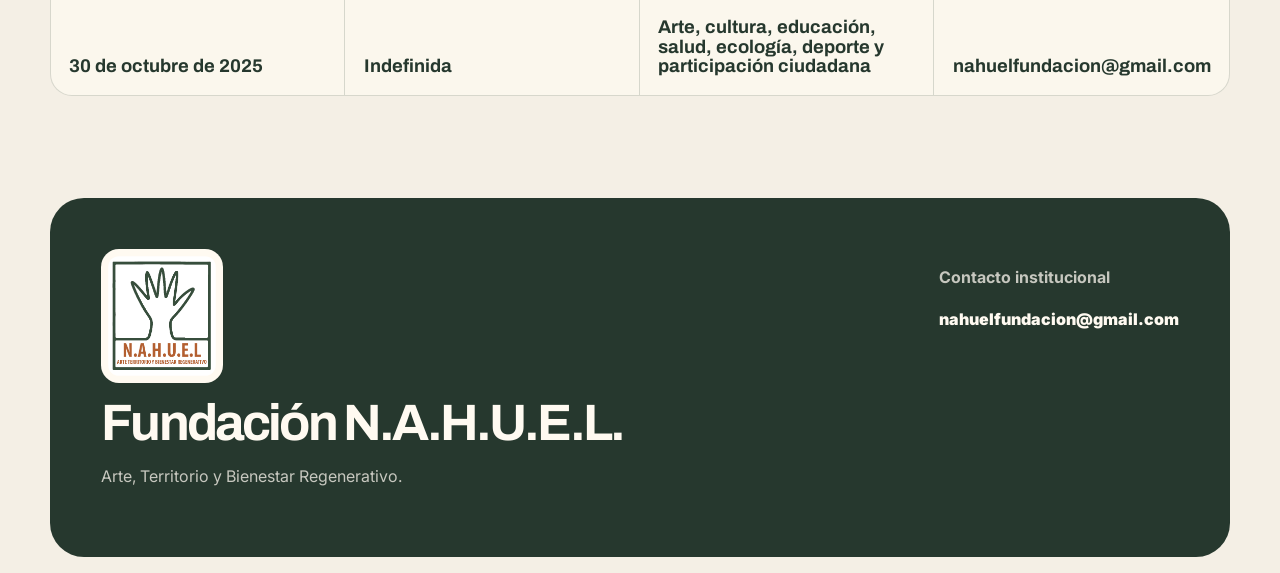
==== commit 28ab8132: "Incorporar galería REG-2026-001 y corregir rutas de logo" ====
--- a/index.html
+++ b/index.html
@@ -16,7 +16,7 @@
 
   <header class="site-header" aria-label="Encabezado principal">
     <a class="brand" href="#inicio" aria-label="Inicio Fundación N.A.H.U.E.L.">
-      <img src="assets/img/logo nahuel - 001.jpg" alt="Logo Fundación N.A.H.U.E.L." class="brand-logo" />
+      <img src="assets/img/logo/logo nahuel - 001.jpg" alt="Logo Fundación N.A.H.U.E.L." class="brand-logo" />
       <span class="brand-text">
         <strong>Fundación N.A.H.U.E.L.</strong>
         <small>Arte · Territorio · Bienestar Regenerativo</small>
@@ -31,7 +31,7 @@
       <a href="#mision">Misión</a>
       <a href="#objeto">Objeto</a>
       <a href="#lineas">Líneas</a>
-      <a href="#actividad">Actividad</a>
+      <a href="#actividad">Registro</a>
       <a href="#transparencia">Transparencia</a>
       <a href="#contacto">Contacto</a>
     </nav>
@@ -46,7 +46,7 @@
           Fundación N.A.H.U.E.L. articula arte, cultura, educación, ecología, salud comunitaria, urbanismo y participación ciudadana como dimensiones integradas de transformación social, territorial y ambiental.
         </p>
         <div class="hero-actions">
-          <a class="button button-primary" href="#objeto">Ver objeto institucional</a>
+          <a class="button button-primary" href="#actividad">Ver primer registro</a>
           <a class="button button-secondary" href="#contacto">Colaborar</a>
         </div>
       </div>
@@ -55,7 +55,7 @@
         <div class="mission-orbit orbit-one"></div>
         <div class="mission-orbit orbit-two"></div>
         <figure class="visual-logo-card">
-          <img src="assets/img/logo nahuel - 001.jpg" alt="Logo Fundación N.A.H.U.E.L." />
+          <img src="assets/img/logo/logo nahuel - 001.jpg" alt="Logo Fundación N.A.H.U.E.L." />
         </figure>
         <div class="visual-card visual-card-small top-card">
           <small>Registro</small>
@@ -166,18 +166,69 @@
       </div>
     </section>
 
-    <section id="actividad" class="section-pad split-section">
-      <div class="section-kicker">
-        <p class="eyebrow">Primera actividad registrada</p>
-        <h2>REG-2026-001 · Restauración correctiva de mural.</h2>
-      </div>
-      <div class="rich-text">
-        <p>
-          El 17 de febrero de 2026, la fundación registró una operación en terreno de mantención patrimonial y restauración correctiva en Villa Alberto Larraguibel, comuna de La Florida.
-        </p>
-        <p>
-          La actividad consistió en neutralizar una vandalización puntual y reintegrar cromáticamente un sector de mural comunitario, resguardando su continuidad visual y valor cultural para el entorno barrial.
-        </p>
+    <section id="actividad" class="section-pad case-study-section">
+      <div class="case-heading">
+        <p class="eyebrow">Registro de actividad · REG-2026-001</p>
+        <h2>Restauración correctiva de mural en Villa Alberto Larraguibel.</h2>
+        <p>
+          Primera acción documentada por Fundación N.A.H.U.E.L. en territorio: intervención de mantención patrimonial y reintegración visual realizada el 17 de febrero de 2026, entre 18:30 y 20:00 hrs, en la comuna de La Florida.
+        </p>
+      </div>
+
+      <div class="case-layout">
+        <article class="case-summary">
+          <span class="case-code">Villa Alberto Larraguibel · Mural comunitario 2024</span>
+          <h3>Restituir la lectura visual de una obra comunitaria.</h3>
+          <p>
+            La actividad consistió en neutralizar una intervención vandálica puntual y reintegrar cromáticamente el sector afectado mediante repinte localizado. El trabajo resguardó la continuidad estética del mural y su valor cultural para el entorno cotidiano de la comunidad residente.
+          </p>
+          <p>
+            El procedimiento incluyó inspección visual, delimitación del paño afectado, registro fotográfico inicial, preparación de tonos compatibles, reintegración controlada, revisión final y documentación de cierre.
+          </p>
+        </article>
+
+        <aside class="case-meta" aria-label="Ficha técnica de la actividad REG-2026-001">
+          <div><span>Código</span><strong>REG-2026-001</strong></div>
+          <div><span>Tipo</span><strong>Mantención patrimonial / restauración correctiva</strong></div>
+          <div><span>Lugar</span><strong>Villa Alberto Larraguibel, La Florida</strong></div>
+          <div><span>Obra</span><strong>Mural comunitario, 2024</strong></div>
+          <div><span>Material principal</span><strong>Esmalte al agua</strong></div>
+          <div><span>Estado final</span><strong>Lectura visual restaurada</strong></div>
+        </aside>
+      </div>
+
+      <div class="evidence-gallery" aria-label="Evidencia fotográfica de la restauración correctiva de mural">
+        <figure class="evidence-card evidence-card-large">
+          <img src="assets/img/actividades/FNAH_2026_Restaurral_VAL_antes_01_web.jpg" alt="Estado inicial del sector afectado del mural antes de la restauración" loading="lazy" />
+          <figcaption><span>Antes</span> Sector puntual afectado antes de la reintegración visual.</figcaption>
+        </figure>
+        <figure class="evidence-card evidence-card-large">
+          <img src="assets/img/actividades/FNAH_2026_Restauracion_Mural_VAL_despues_01_web.jpg" alt="Resultado general del mural después de la restauración correctiva" loading="lazy" />
+          <figcaption><span>Después</span> Continuidad cromática recuperada en el paño intervenido.</figcaption>
+        </figure>
+        <figure class="evidence-card">
+          <img src="assets/img/actividades/FNAH_2026_Restauracion_Mural_VAL_despues_04_web.jpg" alt="Detalle del resultado posterior a la reintegración cromática" loading="lazy" />
+          <figcaption><span>Detalle</span> Reintegración localizada.</figcaption>
+        </figure>
+        <figure class="evidence-card">
+          <img src="assets/img/actividades/FNAH_2026_Restauracion_Mural_VAL_despues_09_web.jpg" alt="Vista del mural restaurado en su contexto territorial" loading="lazy" />
+          <figcaption><span>Contexto</span> Lectura del mural en el entorno.</figcaption>
+        </figure>
+        <figure class="evidence-card">
+          <img src="assets/img/actividades/FNAH_2026_Restauracion_Mural_VAL_despues_13_web.jpg" alt="Registro final del mural restaurado" loading="lazy" />
+          <figcaption><span>Cierre</span> Registro final de la acción.</figcaption>
+        </figure>
+      </div>
+
+      <div class="case-pill-grid" aria-label="Resultados de la actividad">
+        <div><span>01</span><strong>Neutralización de la marca vandálica</strong></div>
+        <div><span>02</span><strong>Reintegración cromática localizada</strong></div>
+        <div><span>03</span><strong>Registro fotográfico antes / después</strong></div>
+        <div><span>04</span><strong>Seguimiento sugerido: septiembre 2026</strong></div>
+      </div>
+
+      <div class="evidence-note">
+        <p><strong>Criterio de publicación:</strong> se presenta una selección visual del proceso sin transcribir contenido ofensivo ni exponer datos personales innecesarios. El respaldo completo queda en el archivo institucional de la fundación.</p>
       </div>
     </section>
 
@@ -217,7 +268,7 @@
 
   <footer id="contacto" class="site-footer">
     <div>
-      <img src="assets/img/logo nahuel - 001.jpg" alt="Logo Fundación N.A.H.U.E.L." class="footer-logo" />
+      <img src="assets/img/logo/logo nahuel - 001.jpg" alt="Logo Fundación N.A.H.U.E.L." class="footer-logo" />
       <h2>Fundación N.A.H.U.E.L.</h2>
       <p>Arte, Territorio y Bienestar Regenerativo.</p>
     </div>
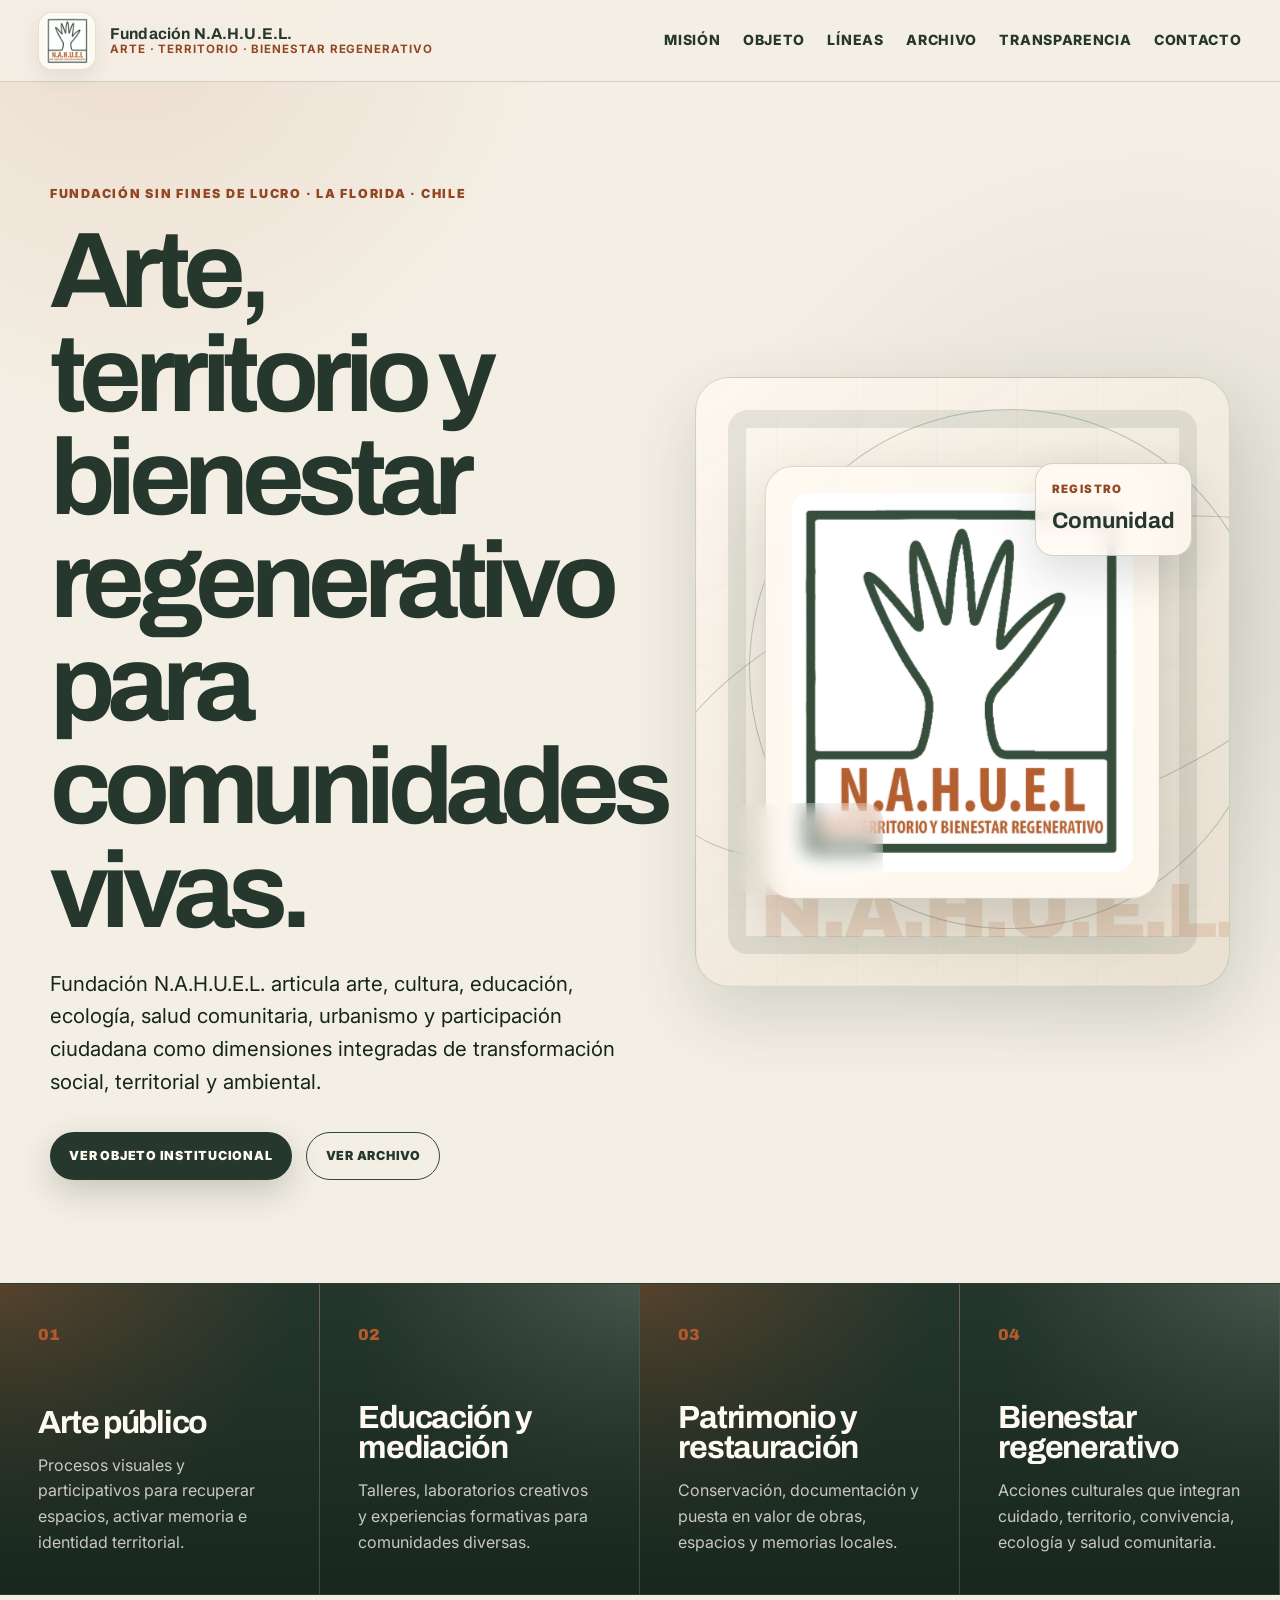
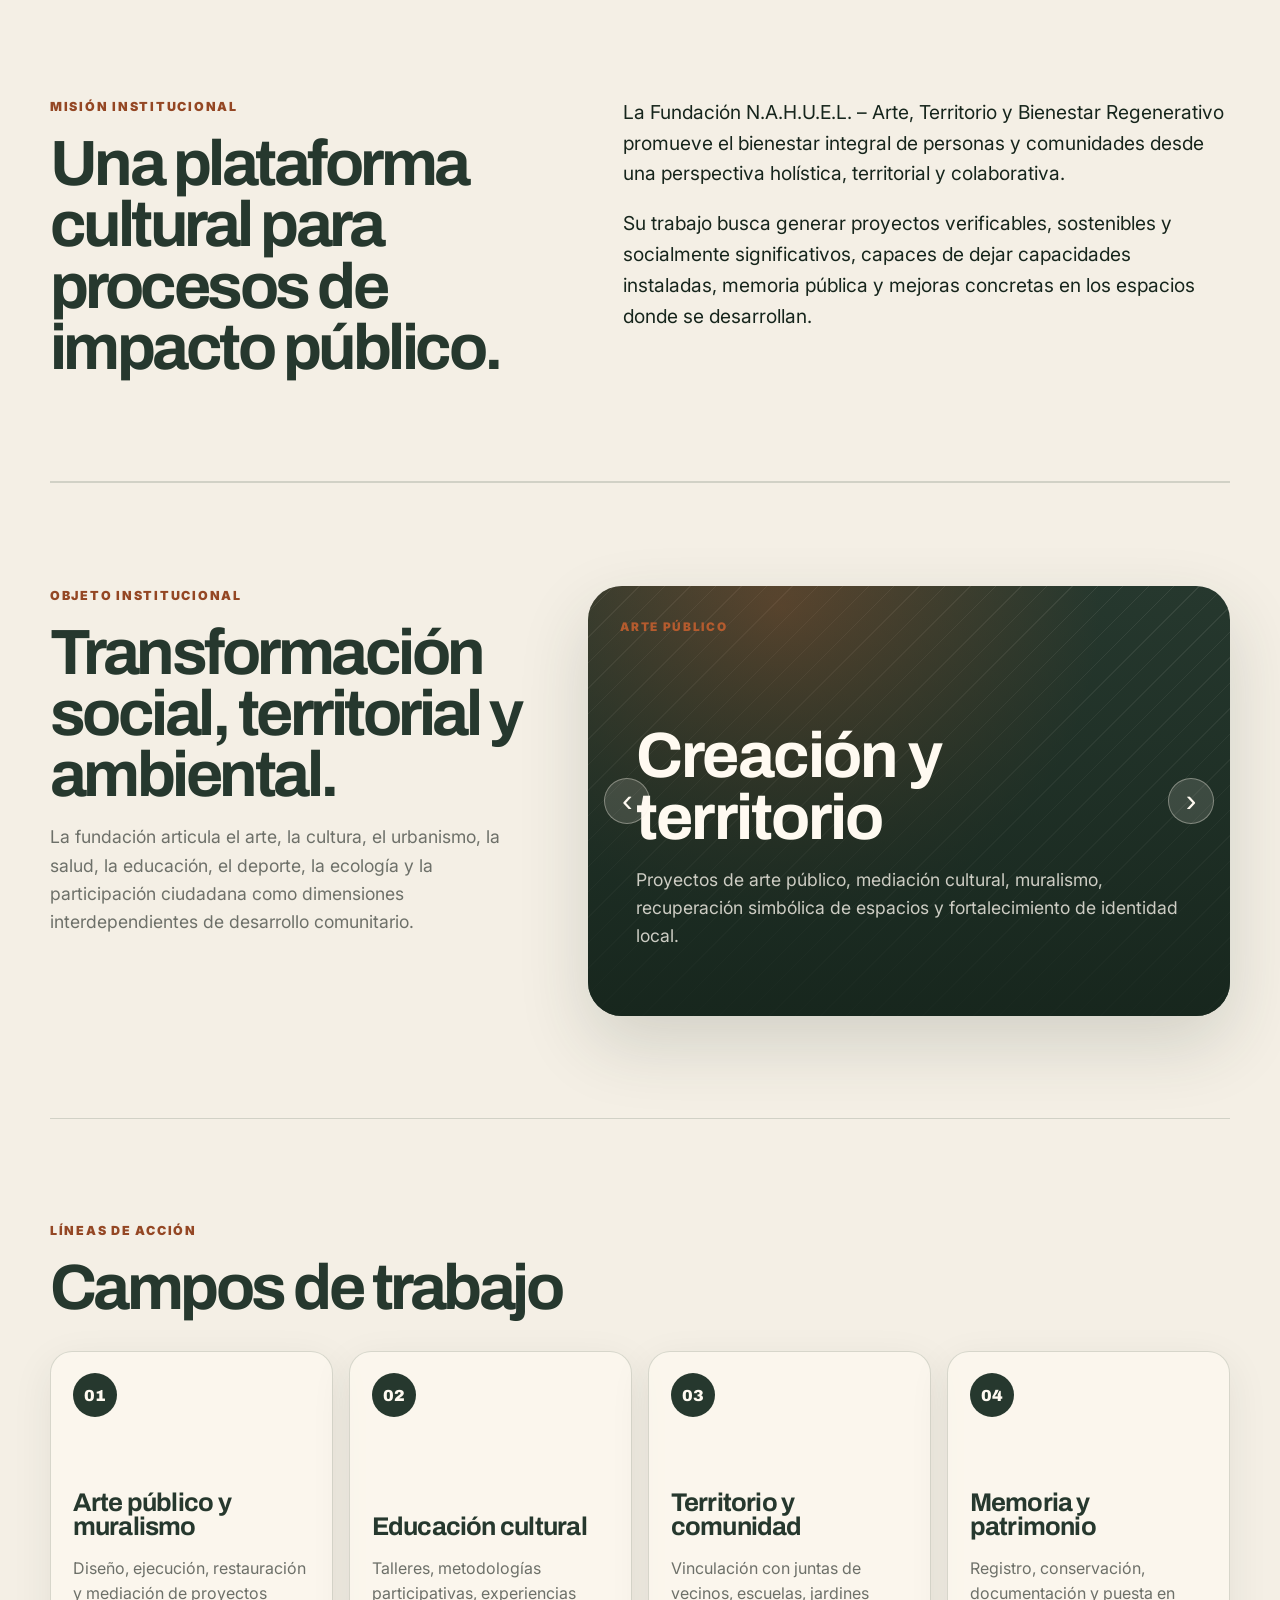
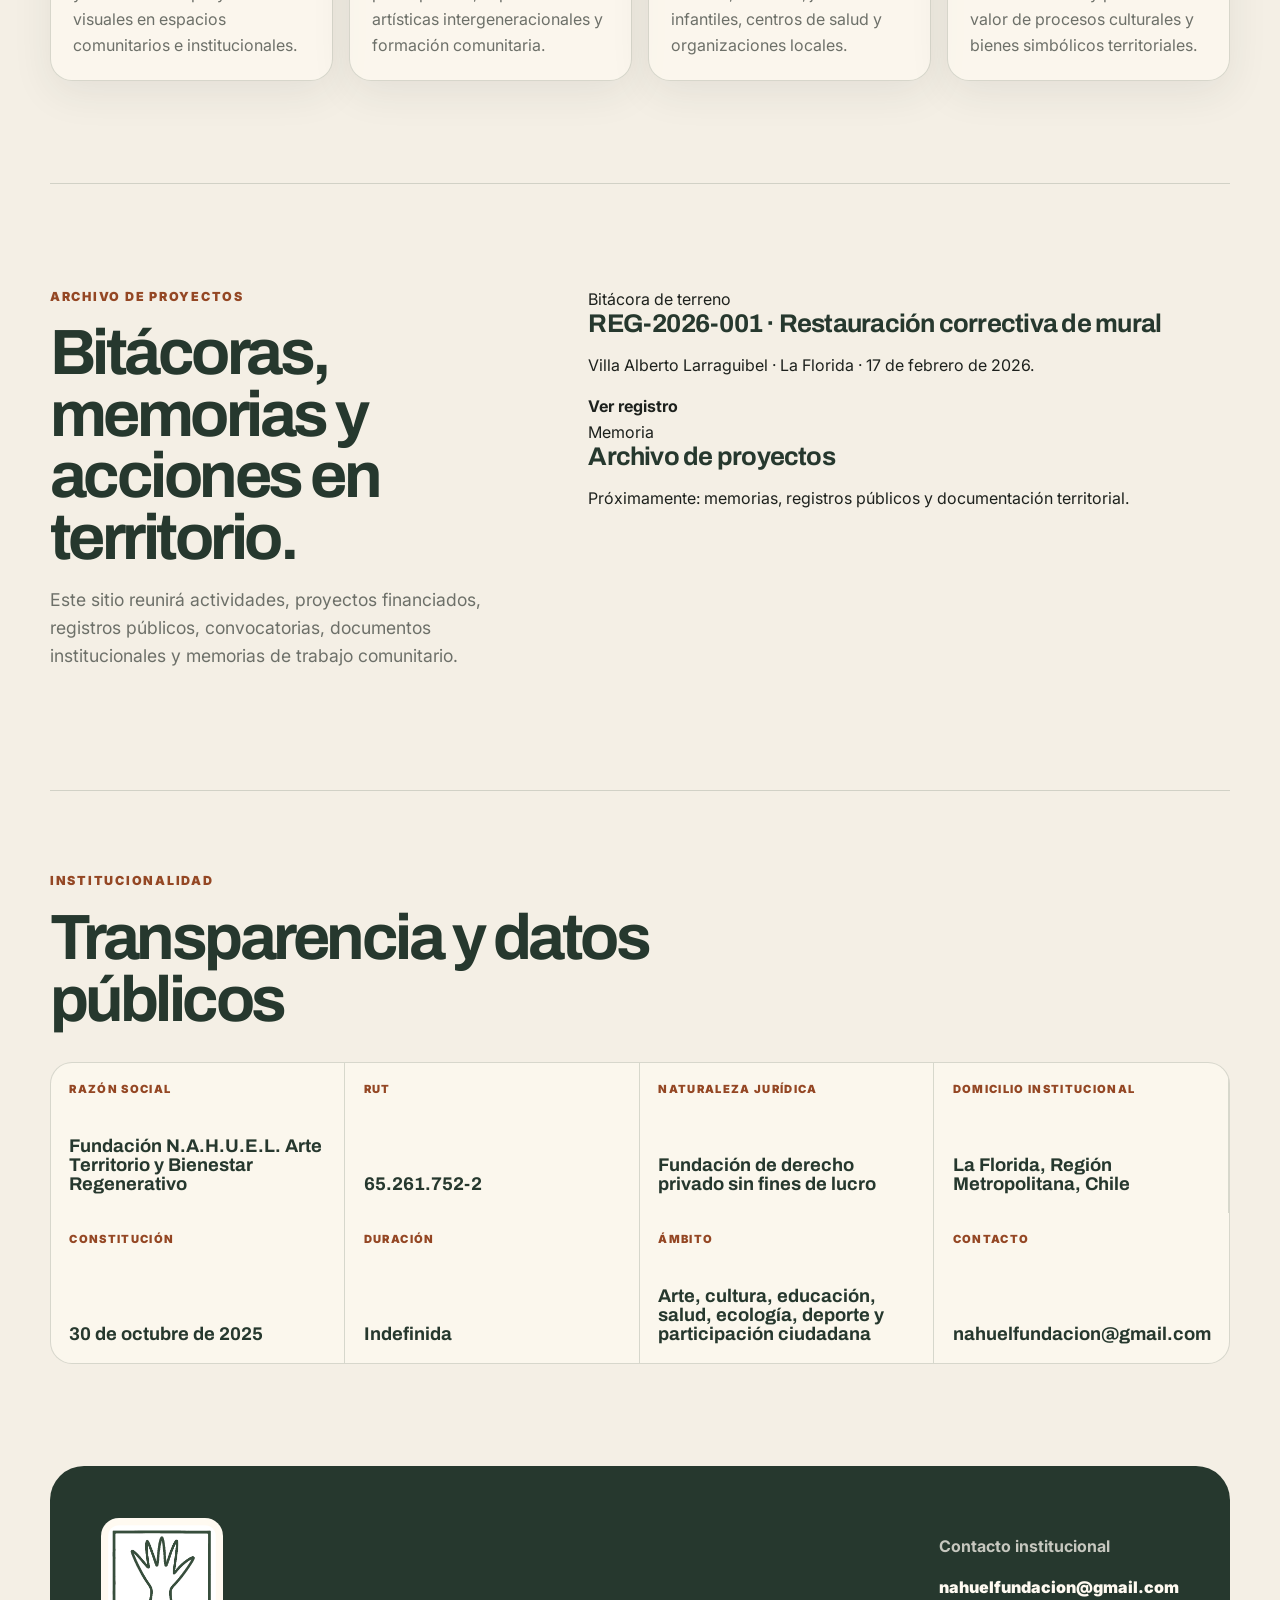
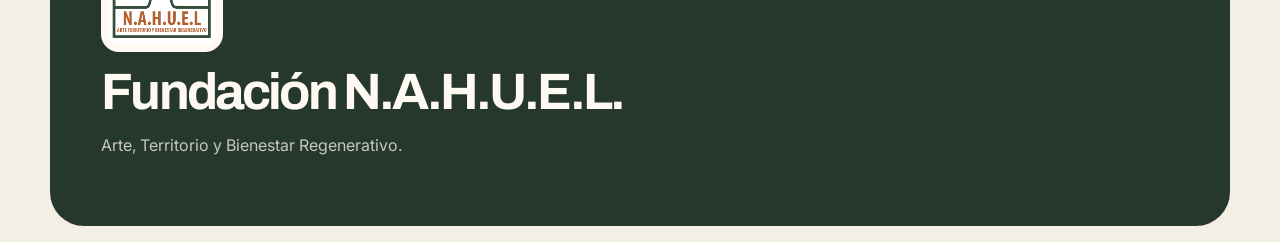
==== commit 84fdec2d: "Optimizar SEO GEO y datos estructurados del index" ====
--- a/index.html
+++ b/index.html
@@ -1,15 +1,93 @@
 <!DOCTYPE html>
-<html lang="es">
+<html lang="es-CL">
 <head>
   <meta charset="UTF-8" />
   <meta name="viewport" content="width=device-width, initial-scale=1.0" />
-  <title>Fundación N.A.H.U.E.L. | Arte, Territorio y Bienestar Regenerativo</title>
-  <meta name="description" content="Sitio institucional de la Fundación N.A.H.U.E.L. – Arte, Territorio y Bienestar Regenerativo." />
+  <title>Fundación N.A.H.U.E.L. | Arte, Territorio y Bienestar Regenerativo en La Florida</title>
+  <meta name="description" content="Fundación N.A.H.U.E.L. promueve arte, cultura, educación, ecología, salud comunitaria, memoria territorial y bienestar regenerativo desde La Florida, Chile." />
+  <meta name="robots" content="index, follow, max-image-preview:large" />
+  <meta name="author" content="Fundación N.A.H.U.E.L." />
+  <meta name="keywords" content="Fundación N.A.H.U.E.L., fundación cultural La Florida, arte comunitario, muralismo comunitario, bienestar regenerativo, memoria territorial, restauración patrimonial, educación cultural, participación ciudadana, Chile" />
   <meta name="theme-color" content="#f4efe5" />
+  <meta name="geo.region" content="CL-RM" />
+  <meta name="geo.placename" content="La Florida, Región Metropolitana, Chile" />
+  <link rel="canonical" href="https://nahuelfundacion.github.io/" />
   <link rel="preconnect" href="https://fonts.googleapis.com" />
   <link rel="preconnect" href="https://fonts.gstatic.com" crossorigin />
   <link href="https://fonts.googleapis.com/css2?family=Archivo:wght@400;500;700;800;900&family=Inter:wght@400;500;600;700&display=swap" rel="stylesheet" />
   <link rel="stylesheet" href="styles.css" />
+
+  <meta property="og:type" content="website" />
+  <meta property="og:locale" content="es_CL" />
+  <meta property="og:site_name" content="Fundación N.A.H.U.E.L." />
+  <meta property="og:title" content="Fundación N.A.H.U.E.L. | Arte, Territorio y Bienestar Regenerativo" />
+  <meta property="og:description" content="Fundación cultural sin fines de lucro dedicada al arte, territorio, memoria, educación, ecología y bienestar regenerativo en comunidades." />
+  <meta property="og:url" content="https://nahuelfundacion.github.io/" />
+  <meta property="og:image" content="https://nahuelfundacion.github.io/assets/img/logo/logo%20nahuel%20-%20001.jpg" />
+  <meta property="og:image:alt" content="Logo Fundación N.A.H.U.E.L." />
+
+  <meta name="twitter:card" content="summary_large_image" />
+  <meta name="twitter:title" content="Fundación N.A.H.U.E.L. | Arte, Territorio y Bienestar Regenerativo" />
+  <meta name="twitter:description" content="Arte, cultura, territorio, memoria y bienestar regenerativo desde La Florida, Chile." />
+  <meta name="twitter:image" content="https://nahuelfundacion.github.io/assets/img/logo/logo%20nahuel%20-%20001.jpg" />
+
+  <script type="application/ld+json">
+  {
+    "@context": "https://schema.org",
+    "@graph": [
+      {
+        "@type": "NGO",
+        "@id": "https://nahuelfundacion.github.io/#organization",
+        "name": "Fundación N.A.H.U.E.L.",
+        "legalName": "Fundación N.A.H.U.E.L. Arte Territorio y Bienestar Regenerativo",
+        "alternateName": "N.A.H.U.E.L.",
+        "url": "https://nahuelfundacion.github.io/",
+        "logo": "https://nahuelfundacion.github.io/assets/img/logo/logo%20nahuel%20-%20001.jpg",
+        "email": "nahuelfundacion@gmail.com",
+        "taxID": "65.261.752-2",
+        "foundingDate": "2025-10-30",
+        "address": {
+          "@type": "PostalAddress",
+          "addressLocality": "La Florida",
+          "addressRegion": "Región Metropolitana",
+          "addressCountry": "CL"
+        },
+        "areaServed": [
+          { "@type": "AdministrativeArea", "name": "La Florida" },
+          { "@type": "Country", "name": "Chile" }
+        ],
+        "knowsAbout": [
+          "arte comunitario",
+          "muralismo comunitario",
+          "bienestar regenerativo",
+          "memoria territorial",
+          "restauración patrimonial",
+          "educación cultural",
+          "participación ciudadana",
+          "ecología comunitaria"
+        ],
+        "description": "Fundación de derecho privado sin fines de lucro que promueve arte, cultura, educación, salud comunitaria, ecología, participación ciudadana, memoria territorial y bienestar regenerativo."
+      },
+      {
+        "@type": "WebSite",
+        "@id": "https://nahuelfundacion.github.io/#website",
+        "url": "https://nahuelfundacion.github.io/",
+        "name": "Fundación N.A.H.U.E.L.",
+        "inLanguage": "es-CL",
+        "publisher": { "@id": "https://nahuelfundacion.github.io/#organization" }
+      },
+      {
+        "@type": "WebPage",
+        "@id": "https://nahuelfundacion.github.io/#webpage",
+        "url": "https://nahuelfundacion.github.io/",
+        "name": "Fundación N.A.H.U.E.L. | Arte, Territorio y Bienestar Regenerativo",
+        "isPartOf": { "@id": "https://nahuelfundacion.github.io/#website" },
+        "about": { "@id": "https://nahuelfundacion.github.io/#organization" },
+        "inLanguage": "es-CL"
+      }
+    ]
+  }
+  </script>
 </head>
 <body>
   <a class="skip-link" href="#contenido">Saltar al contenido principal</a>
@@ -31,7 +109,7 @@
       <a href="#mision">Misión</a>
       <a href="#objeto">Objeto</a>
       <a href="#lineas">Líneas</a>
-      <a href="#actividad">Registro</a>
+      <a href="#proyectos">Archivo</a>
       <a href="#transparencia">Transparencia</a>
       <a href="#contacto">Contacto</a>
     </nav>
@@ -46,8 +124,8 @@
           Fundación N.A.H.U.E.L. articula arte, cultura, educación, ecología, salud comunitaria, urbanismo y participación ciudadana como dimensiones integradas de transformación social, territorial y ambiental.
         </p>
         <div class="hero-actions">
-          <a class="button button-primary" href="#actividad">Ver primer registro</a>
-          <a class="button button-secondary" href="#contacto">Colaborar</a>
+          <a class="button button-primary" href="#objeto">Ver objeto institucional</a>
+          <a class="button button-secondary" href="#proyectos">Ver archivo</a>
         </div>
       </div>
 
@@ -166,72 +244,6 @@
       </div>
     </section>
 
-    <section id="actividad" class="section-pad case-study-section">
-      <div class="case-heading">
-        <p class="eyebrow">Registro de actividad · REG-2026-001</p>
-        <h2>Restauración correctiva de mural en Villa Alberto Larraguibel.</h2>
-        <p>
-          Primera acción documentada por Fundación N.A.H.U.E.L. en territorio: intervención de mantención patrimonial y reintegración visual realizada el 17 de febrero de 2026, entre 18:30 y 20:00 hrs, en la comuna de La Florida.
-        </p>
-      </div>
-
-      <div class="case-layout">
-        <article class="case-summary">
-          <span class="case-code">Villa Alberto Larraguibel · Mural comunitario 2024</span>
-          <h3>Restituir la lectura visual de una obra comunitaria.</h3>
-          <p>
-            La actividad consistió en neutralizar una intervención vandálica puntual y reintegrar cromáticamente el sector afectado mediante repinte localizado. El trabajo resguardó la continuidad estética del mural y su valor cultural para el entorno cotidiano de la comunidad residente.
-          </p>
-          <p>
-            El procedimiento incluyó inspección visual, delimitación del paño afectado, registro fotográfico inicial, preparación de tonos compatibles, reintegración controlada, revisión final y documentación de cierre.
-          </p>
-        </article>
-
-        <aside class="case-meta" aria-label="Ficha técnica de la actividad REG-2026-001">
-          <div><span>Código</span><strong>REG-2026-001</strong></div>
-          <div><span>Tipo</span><strong>Mantención patrimonial / restauración correctiva</strong></div>
-          <div><span>Lugar</span><strong>Villa Alberto Larraguibel, La Florida</strong></div>
-          <div><span>Obra</span><strong>Mural comunitario, 2024</strong></div>
-          <div><span>Material principal</span><strong>Esmalte al agua</strong></div>
-          <div><span>Estado final</span><strong>Lectura visual restaurada</strong></div>
-        </aside>
-      </div>
-
-      <div class="evidence-gallery" aria-label="Evidencia fotográfica de la restauración correctiva de mural">
-        <figure class="evidence-card evidence-card-large">
-          <img src="assets/img/actividades/FNAH_2026_Restaurral_VAL_antes_01_web.jpg" alt="Estado inicial del sector afectado del mural antes de la restauración" loading="lazy" />
-          <figcaption><span>Antes</span> Sector puntual afectado antes de la reintegración visual.</figcaption>
-        </figure>
-        <figure class="evidence-card evidence-card-large">
-          <img src="assets/img/actividades/FNAH_2026_Restauracion_Mural_VAL_despues_01_web.jpg" alt="Resultado general del mural después de la restauración correctiva" loading="lazy" />
-          <figcaption><span>Después</span> Continuidad cromática recuperada en el paño intervenido.</figcaption>
-        </figure>
-        <figure class="evidence-card">
-          <img src="assets/img/actividades/FNAH_2026_Restauracion_Mural_VAL_despues_04_web.jpg" alt="Detalle del resultado posterior a la reintegración cromática" loading="lazy" />
-          <figcaption><span>Detalle</span> Reintegración localizada.</figcaption>
-        </figure>
-        <figure class="evidence-card">
-          <img src="assets/img/actividades/FNAH_2026_Restauracion_Mural_VAL_despues_09_web.jpg" alt="Vista del mural restaurado en su contexto territorial" loading="lazy" />
-          <figcaption><span>Contexto</span> Lectura del mural en el entorno.</figcaption>
-        </figure>
-        <figure class="evidence-card">
-          <img src="assets/img/actividades/FNAH_2026_Restauracion_Mural_VAL_despues_13_web.jpg" alt="Registro final del mural restaurado" loading="lazy" />
-          <figcaption><span>Cierre</span> Registro final de la acción.</figcaption>
-        </figure>
-      </div>
-
-      <div class="case-pill-grid" aria-label="Resultados de la actividad">
-        <div><span>01</span><strong>Neutralización de la marca vandálica</strong></div>
-        <div><span>02</span><strong>Reintegración cromática localizada</strong></div>
-        <div><span>03</span><strong>Registro fotográfico antes / después</strong></div>
-        <div><span>04</span><strong>Seguimiento sugerido: septiembre 2026</strong></div>
-      </div>
-
-      <div class="evidence-note">
-        <p><strong>Criterio de publicación:</strong> se presenta una selección visual del proceso sin transcribir contenido ofensivo ni exponer datos personales innecesarios. El respaldo completo queda en el archivo institucional de la fundación.</p>
-      </div>
-    </section>
-
     <section id="proyectos" class="section-pad feature-section">
       <div>
         <p class="eyebrow">Archivo de proyectos</p>
@@ -240,11 +252,18 @@
           Este sitio reunirá actividades, proyectos financiados, registros públicos, convocatorias, documentos institucionales y memorias de trabajo comunitario.
         </p>
       </div>
-      <div class="data-grid">
-        <div><span>Registro</span><strong>Bitácoras de terreno</strong></div>
-        <div><span>Memoria</span><strong>Archivo de proyectos</strong></div>
-        <div><span>Comunidad</span><strong>Participación local</strong></div>
-        <div><span>Impacto</span><strong>Resultados verificables</strong></div>
+      <div class="archive-grid" aria-label="Archivo de registros y proyectos">
+        <a class="archive-card featured-archive-card" href="registros/reg-2026-001-restauracion-mural-val.html">
+          <span>Bitácora de terreno</span>
+          <h3>REG-2026-001 · Restauración correctiva de mural</h3>
+          <p>Villa Alberto Larraguibel · La Florida · 17 de febrero de 2026.</p>
+          <strong>Ver registro</strong>
+        </a>
+        <article class="archive-card muted-archive-card">
+          <span>Memoria</span>
+          <h3>Archivo de proyectos</h3>
+          <p>Próximamente: memorias, registros públicos y documentación territorial.</p>
+        </article>
       </div>
     </section>
 
--- a/styles.css
+++ b/styles.css
@@ -524,6 +524,166 @@
 
 .prev { left: 1rem; }
 .next { right: 1rem; }
+
+.case-study-section {
+  border-top: 1px solid var(--line);
+  border-bottom: 1px solid var(--line);
+}
+
+.case-heading {
+  max-width: 980px;
+  margin-bottom: 2.4rem;
+}
+
+.case-heading p:last-child {
+  max-width: 760px;
+  color: var(--muted);
+  font-size: clamp(1.02rem, 1.4vw, 1.2rem);
+}
+
+.case-layout {
+  display: grid;
+  grid-template-columns: minmax(0, 1.05fr) minmax(300px, 0.95fr);
+  gap: 1rem;
+  align-items: stretch;
+}
+
+.case-summary,
+.case-meta,
+.evidence-note {
+  border: 1px solid var(--line);
+  border-radius: var(--radius-lg);
+  background: rgba(255, 250, 241, 0.66);
+  box-shadow: 0 12px 40px rgba(38, 56, 46, 0.08);
+}
+
+.case-summary {
+  padding: clamp(1.5rem, 4vw, 2.4rem);
+}
+
+.case-code {
+  display: inline-flex;
+  margin-bottom: 1.2rem;
+  color: var(--copper-deep);
+  font-size: 0.76rem;
+  font-weight: 900;
+  letter-spacing: 0.1em;
+  text-transform: uppercase;
+}
+
+.case-summary h3 {
+  font-size: clamp(2rem, 4vw, 4.5rem);
+  max-width: 760px;
+}
+
+.case-summary p {
+  max-width: 760px;
+  color: var(--green-ink);
+  font-size: 1.05rem;
+}
+
+.case-meta {
+  display: grid;
+  grid-template-columns: 1fr 1fr;
+  overflow: hidden;
+}
+
+.case-meta div,
+.case-pill-grid div {
+  min-height: 145px;
+  padding: 1rem;
+  border-right: 1px solid var(--line);
+  border-bottom: 1px solid var(--line);
+  display: flex;
+  flex-direction: column;
+  justify-content: space-between;
+}
+
+.case-meta div:nth-child(2n) { border-right: 0; }
+.case-meta div:nth-last-child(-n + 2) { border-bottom: 0; }
+
+.case-meta span,
+.case-pill-grid span {
+  color: var(--copper-deep);
+  font-weight: 900;
+  text-transform: uppercase;
+  letter-spacing: 0.12em;
+  font-size: 0.7rem;
+}
+
+.case-meta strong,
+.case-pill-grid strong {
+  color: var(--green-deep);
+  font-family: Archivo, Inter, sans-serif;
+  font-size: 1.1rem;
+  line-height: 1.05;
+}
+
+.evidence-gallery {
+  margin-top: 1rem;
+  display: grid;
+  grid-template-columns: repeat(6, 1fr);
+  gap: 1rem;
+}
+
+.evidence-card {
+  grid-column: span 2;
+  margin: 0;
+  overflow: hidden;
+  border: 1px solid var(--line);
+  border-radius: var(--radius-md);
+  background: rgba(255, 250, 241, 0.72);
+  box-shadow: 0 12px 40px rgba(38, 56, 46, 0.08);
+}
+
+.evidence-card-large { grid-column: span 3; }
+
+.evidence-card img {
+  width: 100%;
+  height: 320px;
+  object-fit: cover;
+  background: var(--bone-deep);
+}
+
+.evidence-card-large img { height: 420px; }
+
+.evidence-card figcaption {
+  padding: 1rem;
+  color: var(--muted);
+  font-size: 0.95rem;
+}
+
+.evidence-card figcaption span {
+  display: block;
+  margin-bottom: 0.28rem;
+  color: var(--copper-deep);
+  font-size: 0.72rem;
+  font-weight: 900;
+  letter-spacing: 0.12em;
+  text-transform: uppercase;
+}
+
+.case-pill-grid {
+  margin-top: 1rem;
+  display: grid;
+  grid-template-columns: repeat(4, 1fr);
+  border: 1px solid var(--line);
+  border-radius: var(--radius-md);
+  overflow: hidden;
+  background: rgba(255, 250, 241, 0.66);
+}
+
+.case-pill-grid div { min-height: 150px; }
+.case-pill-grid div:last-child { border-right: 0; }
+
+.evidence-note {
+  margin-top: 1rem;
+  padding: 1.25rem 1.4rem;
+  color: var(--muted);
+}
+
+.evidence-note p { margin: 0; }
+.evidence-note strong { color: var(--green-deep); }
 
 .transparency-section { padding-top: 5rem; }
 
@@ -609,10 +769,12 @@
     box-shadow: var(--shadow);
   }
   .main-nav.open { display: flex; }
-  .hero, .split-section, .feature-section { grid-template-columns: 1fr; }
+  .hero, .split-section, .feature-section, .case-layout { grid-template-columns: 1fr; }
   .hero { min-height: auto; }
   .hero-visual { min-height: 520px; }
-  .story-rail, .card-grid, .data-grid { grid-template-columns: repeat(2, 1fr); }
+  .story-rail, .card-grid, .data-grid, .case-pill-grid { grid-template-columns: repeat(2, 1fr); }
+  .evidence-card,
+  .evidence-card-large { grid-column: span 3; }
 }
 
 @media (max-width: 640px) {
@@ -621,9 +783,22 @@
   .brand-logo { width: 48px; height: 48px; }
   .hero-visual { min-height: 430px; }
   .visual-logo-card { width: min(82%, 330px); }
-  .story-rail, .card-grid, .data-grid { grid-template-columns: 1fr; }
+  .story-rail, .card-grid, .data-grid, .case-meta, .case-pill-grid, .evidence-gallery { grid-template-columns: 1fr; }
+  .evidence-card,
+  .evidence-card-large { grid-column: span 1; }
+  .evidence-card img,
+  .evidence-card-large img { height: 300px; }
   .story-rail article { min-height: 250px; }
   .program-card { min-height: 260px; }
+  .case-meta div,
+  .case-meta div:nth-child(2n),
+  .case-meta div:nth-last-child(-n + 2),
+  .case-pill-grid div {
+    border-right: 0;
+    border-bottom: 1px solid var(--line);
+  }
+  .case-meta div:last-child,
+  .case-pill-grid div:last-child { border-bottom: 0; }
   .site-footer { flex-direction: column; }
   .data-grid div { border-right: 0; border-bottom: 1px solid var(--line); }
   .data-grid div:last-child { border-bottom: 0; }
